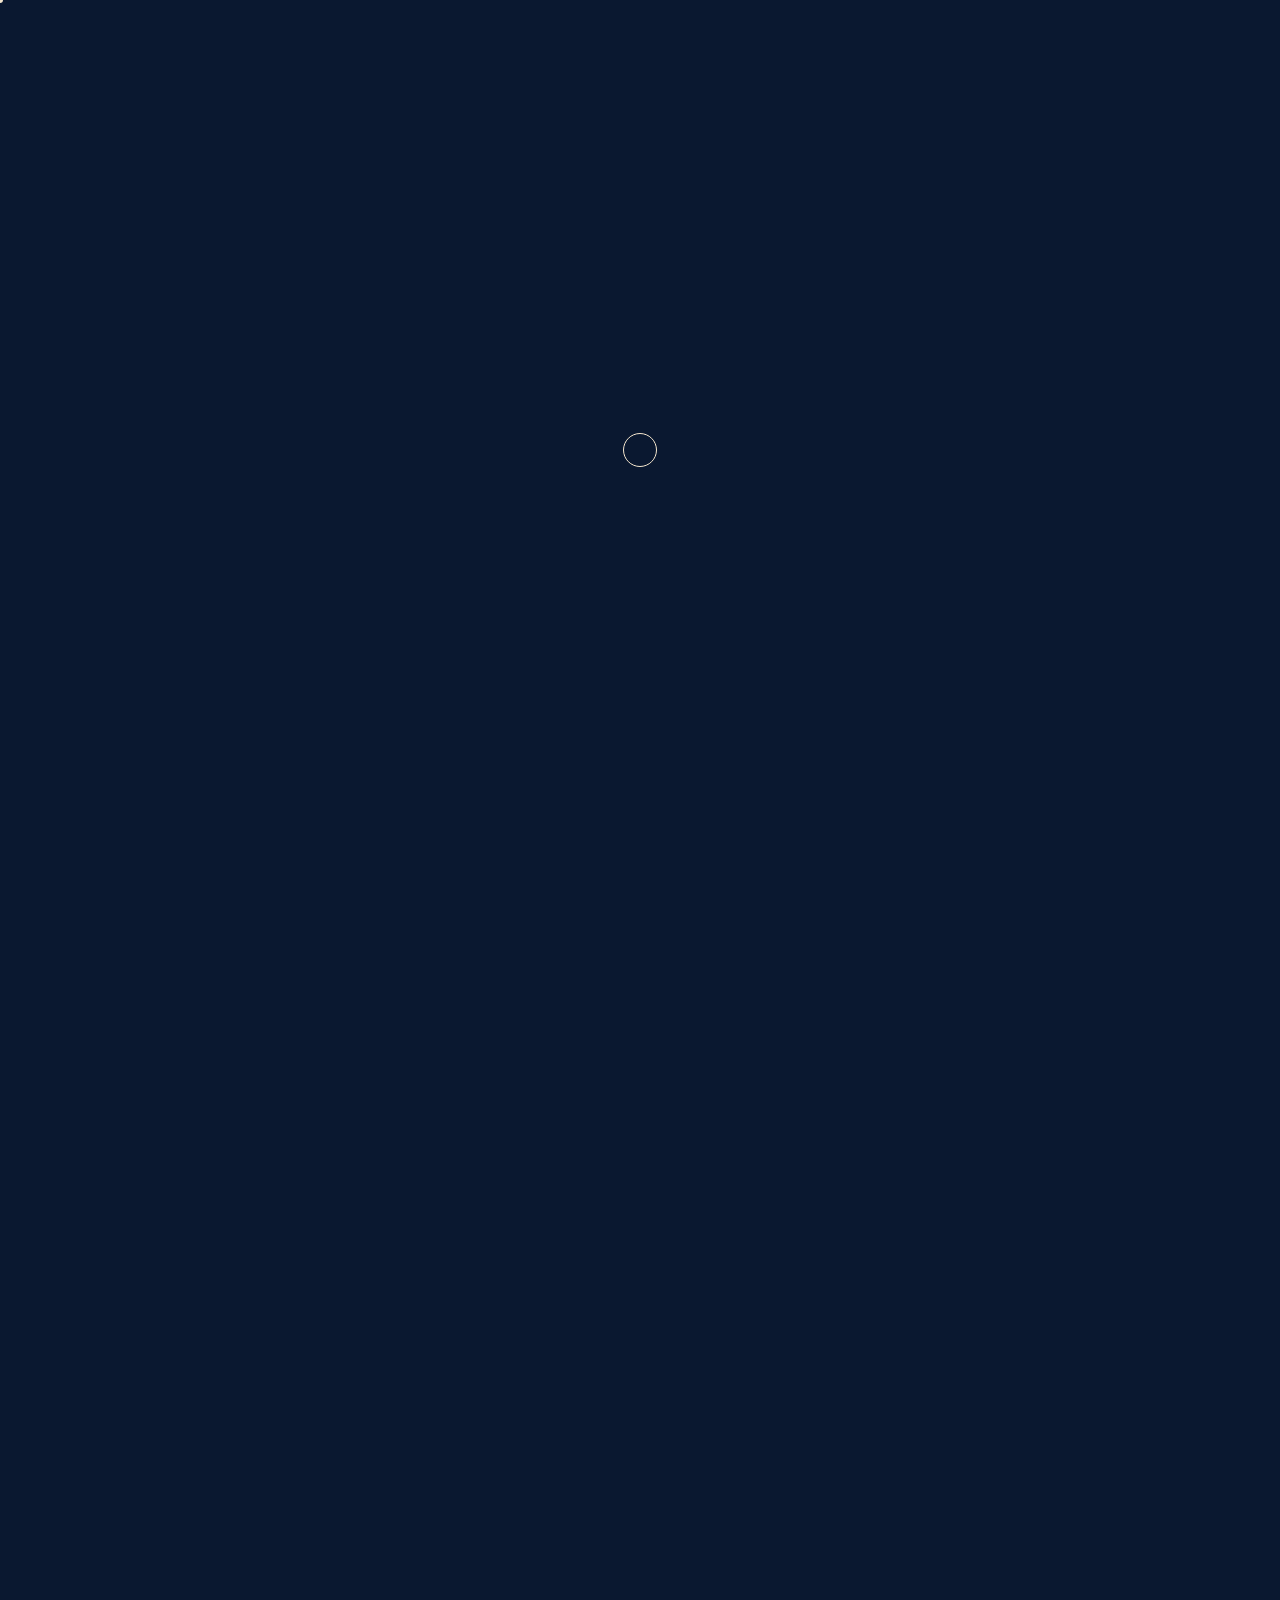
==== index.html @ ca054c9b "Initial commit: Built Capital Advisory site Static multi-page site for a Calgary real estate develop" ====
<!DOCTYPE html>
<html lang="en">
<head>
<meta charset="UTF-8">
<meta name="viewport" content="width=device-width, initial-scale=1.0">
<title>Built Capital Advisory — Calgary Real Estate Development &amp; Investment Advisory</title>
<meta name="description" content="Calgary real estate development and investment advisory. Tell us who you are and we'll route you to exactly what you need — homeowner evaluation, investor inquiry, or agent connection.">
<link rel="preconnect" href="https://fonts.googleapis.com">
<link rel="preconnect" href="https://fonts.gstatic.com" crossorigin>
<link href="https://fonts.googleapis.com/css2?family=Fraunces:ital,opsz,wght@0,9..144,400;0,9..144,500;1,9..144,400&family=Inter:wght@400;500;600&display=swap" rel="stylesheet">
<link rel="stylesheet" href="css/style.css?v=57">
</head>
<body>

<div class="alert-bar" id="alertBar">
  <div class="alert-bar__inner">
    <p style="margin:0;">Placeholder notice — swap for a real announcement, licensing note, or seasonal message. <a href="contact.html">Learn more.</a></p>
    <button class="alert-bar__close" aria-label="Close alert banner">&times;</button>
  </div>
</div>

<div class="intro" id="intro" aria-hidden="true" title="Click to skip"></div>

<nav class="nav">
  <a href="index.html" class="nav-logo"><img src="assets/img/built-icon-dark.png" alt="Built Capital Advisory" class="nav-logo__icon">BUILT</a>
  <a href="explore.html" class="nav-cta">Explore Site</a>
  <button class="nav-toggle" aria-label="Menu" aria-expanded="false">
    <span class="nav-toggle__bar"></span>
    <span class="nav-toggle__bar"></span>
    <span class="nav-toggle__bar"></span>
  </button>
</nav>

<div class="menu-scrim" id="menuScrim"></div>

<div class="mobile-menu" id="mobileMenu">
  <ul class="mobile-menu__links">
    <li><a href="explore.html">Explore</a></li>
    <li><a href="process.html">Process</a></li>
    <li><a href="about.html">About</a></li>
    <li><a href="contact.html">Contact</a></li>
  </ul>
  <div class="mobile-menu__divider"></div>
  <a href="explore.html" class="mobile-menu__cta">Explore Site</a>
</div>

<!-- ENTRY GATE: route the visitor before showing anything else -->
<header class="gate">
  <video class="gate-video" id="heroVideo" loop muted playsinline preload="none"
         poster="assets/img/hero-poster.jpg" data-src="assets/video/hero.mp4" aria-hidden="true"></video>
  <div class="gate-video-overlay" aria-hidden="true"></div>

  <span class="hero-eyebrow">Real Estate Development &amp; Investment Advisory</span>
  <h1 class="gate-statement">Your property holds more than you think.</h1>
  <p class="gate-lede">At Built Capital Advisory, we help Calgary homeowners, investors, and agents
    see what a lot or a house could actually become — development insight paired with honest
    numbers, so the decision is always yours to make with the full picture in front of you.</p>

  <a href="#solution" class="scroll-arrow" aria-label="Continue to the next section">
    <span class="scroll-arrow__label">Continue</span>
    <span class="scroll-arrow__chevron" aria-hidden="true"></span>
  </a>
</header>

<!-- THE PROBLEM WE SOLVE + the numbers behind it -->
<section class="solution" id="solution">
  <video class="gate-video" id="solutionVideo" loop muted playsinline preload="none"
         poster="assets/img/solution-poster.jpg" data-src="assets/video/solution.mp4" aria-hidden="true"></video>
  <div class="gate-video-overlay solution-overlay" aria-hidden="true"></div>

  <div class="solution-inner">
    <span class="hero-eyebrow">The problem we solve</span>
    <h2 class="solution-statement">Most homeowners sell without ever knowing what their lot was worth.</h2>
    <p class="solution-lede">A tired bungalow on a 50-foot lot might be a renovation, a subdivision, or a
      teardown — and the gap between those outcomes is routinely six figures. We put those numbers in
      front of you before you commit to anything.</p>

    <div class="stat-row">
      <div class="stat-block">
        <div class="stat-num" data-count="140" data-suffix="+">0</div>
        <div class="stat-label">Homeowners Advised</div>
      </div>
      <div class="stat-block">
        <div class="stat-num" data-count="21">0</div>
        <div class="stat-label">Years of Experience</div>
      </div>
      <div class="stat-block">
        <div class="stat-num" data-count="8.8" data-decimals="1" data-prefix="$" data-suffix="M+">0</div>
        <div class="stat-label">In Added Value Unlocked</div>
      </div>
    </div>
  </div>
</section>

<!-- PERSONA CHOOSER: the routing step, one screen down -->
<section class="gate-choose" id="choose">
  <span class="eyebrow">Where do you fit?</span>
  <h2 class="text-reveal">Let's get you to the right place.</h2>
  <p class="gate-choose__lede">Tell us who you are, and we'll point you straight at what you need.</p>

  <div class="gate-grid">
    <a href="homeowner.html" class="gate-card reveal">
      <h3>Homeowner</h3>
      <p>Get a free evaluation and market report on your lot or house.</p>
      <span class="gate-card__cta">Get My Evaluation &rarr;</span>
    </a>
    <a href="investor.html" class="gate-card reveal">
      <h3>Prospective Investor</h3>
      <p>Inquire about upcoming developments or land we have available.</p>
      <span class="gate-card__cta">Explore Opportunities &rarr;</span>
    </a>
    <a href="agent.html" class="gate-card reveal">
      <h3>Agent</h3>
      <p>Looking to connect with buyers or refer a client our way.</p>
      <span class="gate-card__cta">Connect With Us &rarr;</span>
    </a>
  </div>

  <a href="explore.html" class="gate-skip">Just exploring? See the full site &rarr;</a>
</section>

<footer class="footer">
  <div class="container">
    <div class="footer-grid">
      <div class="footer-brand">
        <a href="index.html" class="nav-logo"><img src="assets/img/built-icon-dark.png" alt="Built Capital Advisory" class="nav-logo__icon">BUILT</a>
        <p>Calgary real estate consulting for homeowners who want to know what their property could really be worth — before they decide anything.</p>
      </div>
      <div>
        <h4>Site</h4>
        <ul>
          <li><a href="explore.html">Explore</a></li>
          <li><a href="process.html">Process</a></li>
          <li><a href="about.html">About</a></li>
        </ul>
      </div>
      <div>
        <h4>Get In Touch</h4>
        <ul>
          <li><a href="contact.html">Contact</a></li>
          <li><a href="tel:+18254494660">(825) 449-4660</a></li>
          <li><a href="mailto:calgaryconsulting4u@gmail.com">calgaryconsulting4u@gmail.com</a></li>
        </ul>
      </div>
      <div>
        <h4>Follow</h4>
        <ul>
          <li><a href="#">Instagram</a></li>
          <li><a href="#">LinkedIn</a></li>
        </ul>
      </div>
    </div>
    <div class="footer-bottom">
      <span>&copy; 2026 Built Capital Advisory.</span>
      <span>Built for scanning: QR-friendly, mobile-first.</span>
    </div>
  </div>
</footer>

<script src="js/main.js?v=57"></script>
</body>
</html>
---- css/style.css ----
/* ============================================================
   Groundwork — design system
   Placeholder brand. Swap colors/logo/copy for the real client.
   ============================================================ */

:root {
  --navy-950: #0a1830;
  --navy-900: #0d1f3d;
  --navy-800: #142c52;
  --navy-700: #1e3a66;
  --gold-500: #b98b4e;
  --gold-400: #d2a86a;
  --gold-100: #f2e6d3;
  --white: #ffffff;
  --offwhite: #f7f5f1;
  --ink: #10182b;
  --muted: #5b6478;
  --line: #e4e1da;

  --serif: "Fraunces", Georgia, serif;
  --sans: "Inter", -apple-system, BlinkMacSystemFont, "Segoe UI", sans-serif;

  --container: 1180px;
}

@media (prefers-color-scheme: dark) {
  :root {
    --offwhite: #f7f5f1;
  }
}

* { box-sizing: border-box; }
html { scroll-behavior: smooth; }

/* Page-flip scrolling, homepage only (the class is added by JS when the
   hero/chooser sections exist). Restricted to touch devices: there,
   native swipe + CSS snap already flips pages nicely. On desktop the JS
   drives the animation instead, and leaving snap on would fight it —
   the browser re-settles the position after the script has landed it. */
@media (hover: none), (pointer: coarse) {
  html.snap-page {
    scroll-snap-type: y mandatory;
  }
}

/* ---------- Logo intro (zoom through the letters) ----------
   A full-screen navy layer with the wordmark cut out as a
   transparent mask. Whatever sits behind (hero video/gradient)
   only shows through the letter shapes. Scaling the layer up
   grows those letter-holes past the viewport edges, so it reads
   as the camera pushing straight through the logo into the site. */
.intro {
  position: fixed;
  inset: 0;
  z-index: 500;
  background: var(--navy-950);
  -webkit-mask-image: url("data:image/svg+xml,%3Csvg xmlns='http://www.w3.org/2000/svg' viewBox='0 0 100 100'%3E%3Crect width='100' height='100' fill='white'/%3E%3Ctext x='50' y='58' text-anchor='middle' font-family='Arial, Helvetica, sans-serif' font-weight='900' font-size='17' letter-spacing='1' fill='black'%3EBUILT%3C/text%3E%3C/svg%3E");
  mask-image: url("data:image/svg+xml,%3Csvg xmlns='http://www.w3.org/2000/svg' viewBox='0 0 100 100'%3E%3Crect width='100' height='100' fill='white'/%3E%3Ctext x='50' y='58' text-anchor='middle' font-family='Arial, Helvetica, sans-serif' font-weight='900' font-size='17' letter-spacing='1' fill='black'%3EBUILT%3C/text%3E%3C/svg%3E");
  -webkit-mask-repeat: no-repeat;
  mask-repeat: no-repeat;
  -webkit-mask-position: center;
  mask-position: center;
  -webkit-mask-size: 60% auto;
  mask-size: 60% auto;
  transform: scale(1);
  cursor: pointer;
}
.intro.zoom {
  transform: scale(26);
  transition: transform 1.7s cubic-bezier(.76, 0, .24, 1);
}
.intro.hide {
  opacity: 0;
  transition: opacity .5s ease;
}
body.intro-active { overflow: hidden; }

/* ---------- Alert / notice bar ----------
   Sits above the sticky nav in normal document flow. Collapsing
   its max-height (rather than toggling display) is what lets the
   close animate smoothly, with the sticky nav simply following
   along automatically since it's just the next thing in flow. */
.alert-bar {
  background: var(--navy-950);
  overflow: hidden;
  max-height: 60px;
  transition: max-height .45s cubic-bezier(.65, 0, .35, 1), opacity .3s ease .1s;
}
.alert-bar.is-closed {
  max-height: 0;
  opacity: 0;
  transition: max-height .45s cubic-bezier(.65, 0, .35, 1), opacity .2s ease;
}
.alert-bar__inner {
  position: relative;
  display: flex;
  align-items: center;
  justify-content: center;
  flex-wrap: wrap;
  gap: 6px 10px;
  padding: 13px 56px;
  font-size: 0.82rem;
  color: rgba(255,255,255,0.85);
  text-align: center;
}
.alert-bar__inner a {
  color: var(--gold-400);
  text-decoration: underline;
  text-underline-offset: 2px;
}
.alert-bar__close {
  position: absolute;
  right: 18px;
  top: 50%;
  transform: translateY(-50%);
  width: 26px;
  height: 26px;
  border: none;
  background: none;
  color: rgba(255,255,255,0.7);
  font-size: 1.1rem;
  line-height: 1;
  cursor: pointer;
  transition: transform .3s ease, color .2s ease;
}
.alert-bar__close:hover {
  color: var(--gold-400);
  transform: translateY(-50%) rotate(90deg);
}

/* ---------- Scroll text reveal (word cascade) ----------
   Each word is wrapped in an overflow-hidden mask with an inner
   span translated below its own baseline; scrolling the heading
   into view slides every word up into place in sequence. */
.tr-word {
  display: inline-block;
  overflow: hidden;
  vertical-align: top;
}
.tr-word-inner {
  display: inline-block;
  transform: translateY(115%);
  transition: transform .7s cubic-bezier(.16, 1, .3, 1);
  will-change: transform;
}
.text-reveal.is-visible .tr-word-inner {
  transform: translateY(0);
}

/* ---------- Entry gate (persona selector) ---------- */
.gate {
  position: relative;
  overflow: hidden;
  /* Minus the sticky nav: it sits above these sections permanently, so
     a full 100svh section is always taller than the space left to show
     it and gets clipped. */
  min-height: calc(100svh - var(--nav-h, 0px));
  background: radial-gradient(120% 120% at 50% 0%, var(--navy-800) 0%, var(--navy-950) 60%);
  color: var(--white);
  display: flex;
  flex-direction: column;
  align-items: center;
  justify-content: center;
  text-align: center;
  padding: 48px 24px 64px;
}

/* Full-bleed hero video. The poster carries the visual on its own, so
   phones and save-data connections get the image and never pay for the
   4.7MB download — this site's traffic comes off QR codes on flyers. */
.gate-video,
.gate-video-overlay {
  position: absolute;
  inset: 0;
  z-index: 0;
  pointer-events: none;
}
.gate-video {
  width: 100%;
  height: 100%;
  object-fit: cover;
}
.gate-video-overlay {
  /* Night footage is already dark, so this stays light — just enough to
     hold the type legible and tie the video to the navy palette. */
  background:
    linear-gradient(180deg,
      rgba(10,24,48,0.45) 0%,
      rgba(10,24,48,0.22) 40%,
      rgba(10,24,48,0.62) 100%);
}
/* Keep the gate's own content above the video layers. */
.gate > *:not(.gate-video):not(.gate-video-overlay):not(.scroll-arrow) {
  position: relative;
  z-index: 1;
}

/* Hero statement + supporting lede */
.gate-statement {
  color: var(--white);
  font-size: clamp(2.2rem, 5.6vw, 4rem);
  max-width: 17ch;
  text-shadow: 0 2px 30px rgba(5, 12, 26, 0.55);
}
.gate-lede {
  margin-top: 26px;
  max-width: 62ch;
  font-size: 1.12rem;
  line-height: 1.7;
  color: rgba(255,255,255,0.86);
  text-shadow: 0 1px 20px rgba(5, 12, 26, 0.6);
}

/* Down arrow — anchors to the chooser section below */
.gate > .scroll-arrow {
  position: absolute;
  bottom: 40px;
  left: 50%;
  transform: translateX(-50%);
  z-index: 1;
  display: flex;
  flex-direction: column;
  align-items: center;
  gap: 12px;
  color: rgba(255,255,255,0.75);
  transition: color .25s ease;
}
.gate > .scroll-arrow:hover { color: var(--gold-400); }
.scroll-arrow__label {
  font-size: 0.72rem;
  letter-spacing: 0.22em;
  text-transform: uppercase;
}
.scroll-arrow__chevron {
  width: 12px;
  height: 12px;
  border-right: 1.5px solid currentColor;
  border-bottom: 1.5px solid currentColor;
  transform: rotate(45deg);
  animation: arrowNudge 2s ease-in-out infinite;
}
@keyframes arrowNudge {
  0%, 100% { transform: rotate(45deg) translate(0, 0); }
  50%      { transform: rotate(45deg) translate(4px, 4px); }
}

/* Solution section — same footage, heavier scrim since this screen is
   text-and-numbers rather than a single headline. */
.solution {
  position: relative;
  overflow: hidden;
  min-height: calc(100svh - var(--nav-h, 0px));
  background: var(--navy-950);
  color: var(--white);
  display: flex;
  align-items: center;
  justify-content: center;
  text-align: center;
  padding: 56px 24px 64px;
}
/* Same scrim as the hero, so this footage reads just as strongly. It's
   bright daylight rather than a night skyline, so the type below leans
   on its own shadows to stay legible at this lighter setting. */
.solution-overlay {
  background:
    linear-gradient(180deg,
      rgba(10,24,48,0.45) 0%,
      rgba(10,24,48,0.22) 40%,
      rgba(10,24,48,0.62) 100%);
}
.solution-inner {
  position: relative;
  z-index: 1;
  width: 100%;
  max-width: var(--container);
}
/* White here too, matching the hero — gold washes out against a bright
   sky at this scrim level. */
.solution .hero-eyebrow {
  color: var(--white);
  font-weight: 500;
  text-shadow: 0 1px 14px rgba(5, 12, 26, 0.85);
}
.solution-statement {
  color: var(--white);
  font-size: clamp(1.8rem, 4.2vw, 3rem);
  max-width: 22ch;
  margin: 0 auto;
  text-shadow: 0 2px 10px rgba(5, 12, 26, 0.75), 0 2px 34px rgba(5, 12, 26, 0.6);
}
.solution-lede {
  margin: 24px auto 0;
  max-width: 62ch;
  font-size: 1.08rem;
  line-height: 1.7;
  color: rgba(255,255,255,0.92);
  text-shadow: 0 1px 12px rgba(5, 12, 26, 0.85);
}
.solution .stat-num {
  text-shadow: 0 2px 14px rgba(5, 12, 26, 0.8);
}
.solution .stat-label {
  color: rgba(255,255,255,0.8);
  text-shadow: 0 1px 10px rgba(5, 12, 26, 0.85);
}
.stat-row {
  margin-top: 68px;
  display: grid;
  grid-template-columns: repeat(3, 1fr);
  gap: 28px;
}
.stat-block {
  padding: 30px 20px;
  border-top: 1px solid rgba(255,255,255,0.18);
}
@media (max-width: 760px) {
  .stat-row { grid-template-columns: 1fr; gap: 6px; }
  .solution { padding-top: 96px; }
}

/* Chooser section — one full screen below the hero */
.gate-choose {
  position: relative;
  overflow: hidden;
  min-height: calc(100svh - var(--nav-h, 0px));
  background:
    radial-gradient(120% 120% at 50% 0%, var(--navy-800) 0%, var(--navy-950) 60%);
  color: var(--white);
  display: flex;
  flex-direction: column;
  align-items: center;
  justify-content: center;
  text-align: center;
  padding: 48px 24px 64px;
}
/* Street-scene backdrop. A pseudo-element rather than a plain
   background-image so the photo and its scrim can be layered without
   touching the markup. */
.gate-choose::before {
  content: "";
  position: absolute;
  inset: 0;
  z-index: 0;
  background-image:
    linear-gradient(180deg,
      rgba(10,24,48,0.74) 0%,
      rgba(10,24,48,0.58) 30%,
      rgba(10,24,48,0.88) 58%,
      rgba(10,24,48,0.93) 100%),
    url("../assets/img/chooser-bg.jpg");
  background-size: cover, cover;
  background-position: center, center;
}
.gate-choose > * {
  position: relative;
  z-index: 1;
}
.gate-choose h2 {
  color: var(--white);
  font-size: clamp(1.9rem, 4.4vw, 3rem);
  max-width: 18ch;
  margin-top: 6px;
}
.gate-choose__lede {
  margin-top: 18px;
  max-width: 46ch;
  color: rgba(255,255,255,0.68);
  font-size: 1.05rem;
}

/* Snap points: one scroll commits to the next full section. The hero's
   scroll-margin is set from JS to its own offset, so it snaps to a true
   zero scroll position instead of yanking the alert bar out of view.
   The footer is a snap point too — without one, mandatory snapping
   would refuse to let the page rest down there at all. */
@media (hover: none), (pointer: coarse) {
  /* Same reasoning as the desktop flip targets: offset by the nav so a
     snapped section sits below it instead of partly behind it. */
  html.snap-page .gate,
  html.snap-page .solution,
  html.snap-page .gate-choose {
    scroll-snap-align: start;
    scroll-margin-top: var(--nav-h, 0px);
  }
}
/* White rather than gold here — the gold tone gets lost against the
   lit windows in the video behind it. */
.gate .hero-eyebrow {
  margin-bottom: 22px;
  color: var(--white);
  font-weight: 500;
  text-shadow: 0 1px 16px rgba(5, 12, 26, 0.75);
}
.gate h1 {
  color: var(--white);
  font-size: clamp(2rem, 5vw, 3.4rem);
  max-width: 18ch;
}
.gate > p {
  margin-top: 20px;
  color: rgba(255,255,255,0.68);
  max-width: 46ch;
  font-size: 1.05rem;
}
.gate-grid {
  margin-top: 56px;
  display: grid;
  grid-template-columns: repeat(3, 1fr);
  gap: 48px;
  width: 100%;
  max-width: var(--container);
}
/* No panel, no border box. Boxed cards over a busy street photo read as
   cluttered stripes, with the scene showing through every gap. A rule
   above each column does the separating instead — same treatment as the
   stat blocks a section earlier. */
.gate-card {
  border-top: 1px solid rgba(255,255,255,0.28);
  padding: 26px 4px 0;
  text-align: left;
  display: flex;
  flex-direction: column;
  gap: 14px;
  transition: transform .35s ease, border-color .35s ease;
  text-shadow: 0 1px 14px rgba(5, 12, 26, 0.9);
}
.gate-card:hover {
  transform: translateY(-4px);
  border-color: var(--gold-400);
}
.gate-card h3 { color: var(--white); font-size: 1.3rem; }
.gate-card p { color: rgba(255,255,255,0.65); font-size: 0.92rem; }
.gate-card__cta {
  margin-top: auto;
  padding-top: 10px;
  font-size: 0.8rem;
  letter-spacing: 0.06em;
  text-transform: uppercase;
  color: var(--gold-400);
}
.gate-skip {
  margin-top: 44px;
  font-size: 0.85rem;
  color: rgba(255,255,255,0.5);
  border-bottom: 1px solid transparent;
  transition: color .2s ease, border-color .2s ease;
}
.gate-skip:hover { color: var(--white); border-color: rgba(255,255,255,0.4); }

@media (max-width: 860px) {
  .gate-grid { grid-template-columns: 1fr; }
}

/* ---------- Persona form pages ---------- */
.form-hero {
  background: var(--navy-950);
  color: var(--white);
  padding: 110px 0 70px;
  text-align: center;
}
.form-hero h1 { color: var(--white); font-size: clamp(2rem, 4.4vw, 3rem); }
.form-hero p { max-width: 50ch; margin: 18px auto 0; color: rgba(255,255,255,0.68); }

.form-followup {
  display: none;
  text-align: center;
  padding: 50px 40px;
  border: 1px solid var(--line);
  background: var(--white);
}
.form-followup.is-visible { display: block; }
.form-followup h3 { margin-bottom: 14px; font-size: 1.4rem; }
.form-followup p { max-width: 42ch; margin: 0 auto 28px; }

/* ---------- Custom cursor ---------- */
.has-custom-cursor, .has-custom-cursor a, .has-custom-cursor button {
  cursor: none;
}
.cursor-dot, .cursor-ring {
  position: fixed;
  top: 0; left: 0;
  pointer-events: none;
  z-index: 9999;
  border-radius: 50%;
  transform: translate(-50%, -50%);
  mix-blend-mode: difference;
}
.cursor-dot {
  width: 6px; height: 6px;
  background: var(--white);
  transition: transform .05s linear;
}
.cursor-ring {
  width: 34px; height: 34px;
  margin-left: -17px;
  margin-top: -17px;
  border: 1px solid var(--white);
  transition: width .25s ease, height .25s ease, margin .25s ease, opacity .25s ease, border-color .25s ease;
}
.cursor-active .cursor-ring {
  width: 56px; height: 56px;
  margin-left: -28px;
  margin-top: -28px;
  border-color: var(--gold-400);
}
.cursor-active .cursor-dot { opacity: 0; }
body {
  margin: 0;
  font-family: var(--sans);
  color: var(--ink);
  background: var(--offwhite);
  -webkit-font-smoothing: antialiased;
  overflow-x: hidden;
}
img { max-width: 100%; display: block; }
a { color: inherit; text-decoration: none; }
h1, h2, h3, h4 {
  font-family: var(--serif);
  font-weight: 500;
  line-height: 1.1;
  margin: 0;
  color: var(--navy-950);
}
p { margin: 0; line-height: 1.65; color: var(--muted); }

.container {
  max-width: var(--container);
  margin: 0 auto;
  padding: 0 32px;
}

/* ---------- Nav ---------- */
.nav {
  position: sticky;
  top: 0; left: 0; right: 0;
  z-index: 300;
  /* Grid, not space-between: with three items of unequal width the
     middle one centers in the leftover space rather than the viewport,
     which pushed the CTA off-centre by half the logo/toggle difference.
     A 1fr auto 1fr track centres it regardless of the sides. */
  display: grid;
  grid-template-columns: 1fr auto 1fr;
  align-items: center;
  padding: 20px 40px;
  background: var(--navy-950);
  /* Only box-shadow animates. Transitioning padding would relayout the
     page on every frame, and that fires exactly as a page flip starts —
     it was the main source of the stutter. Height stays constant now. */
  transition: box-shadow .35s ease;
}
.nav.is-scrolled {
  box-shadow: 0 8px 30px rgba(0,0,0,.18);
}
.nav-logo {
  font-family: var(--serif);
  font-size: 1.35rem;
  letter-spacing: 0.02em;
  color: var(--white);
  display: flex;
  align-items: center;
  gap: 10px;
  justify-self: start;
}
.nav-logo__icon {
  height: 30px;
  width: auto;
  flex-shrink: 0;
}
.nav-cta {
  justify-self: center;
  border: 1px solid rgba(255,255,255,0.35);
  padding: 10px 20px;
  font-size: 0.8rem;
  letter-spacing: 0.06em;
  text-transform: uppercase;
  color: var(--white);
  transition: all .2s ease;
}
.nav-cta:hover { background: var(--gold-500); border-color: var(--gold-500); }

/* Hamburger icon: three bars that morph into an X. This is the
   site's only nav trigger at every viewport width — there's no
   separate always-visible desktop link row. */
.nav-toggle {
  display: block;
  justify-self: end;
  position: relative;
  width: 26px;
  height: 16px;
  background: none;
  border: none;
  padding: 0;
  cursor: pointer;
  flex-shrink: 0;
}
.nav-toggle__bar {
  position: absolute;
  left: 0; right: 0;
  height: 2px;
  background: var(--white);
  transition: transform .35s cubic-bezier(.65,0,.35,1), opacity .2s ease, top .35s cubic-bezier(.65,0,.35,1);
}
.nav-toggle__bar:nth-child(1) { top: 0; }
.nav-toggle__bar:nth-child(2) { top: 7px; }
.nav-toggle__bar:nth-child(3) { top: 14px; }
.nav-toggle.is-open .nav-toggle__bar:nth-child(1) { top: 7px; transform: rotate(45deg); }
.nav-toggle.is-open .nav-toggle__bar:nth-child(2) { opacity: 0; }
.nav-toggle.is-open .nav-toggle__bar:nth-child(3) { top: 7px; transform: rotate(-45deg); }

/* Left-side sliding nav drawer, matching the reference site: a
   panel over roughly a third of the screen, background dimmed but
   still visible behind it, left-aligned uppercase link list that
   staggers in bottom-to-top with a slight diagonal settle. */
.menu-scrim {
  position: fixed;
  inset: 0;
  z-index: 240;
  background: rgba(5, 12, 26, 0.72);
  opacity: 0;
  visibility: hidden;
  transition: opacity .8s ease, visibility 0s linear .8s;
}
.menu-scrim.is-open {
  opacity: 1;
  visibility: visible;
  transition: opacity .6s ease;
}

.mobile-menu {
  position: fixed;
  top: 0; left: 0; bottom: 0;
  width: min(440px, 86vw);
  z-index: 250;
  background: var(--navy-950);
  display: flex;
  flex-direction: column;
  justify-content: center;
  padding: 60px 48px;
  box-shadow: 40px 0 90px rgba(0,0,0,0.35);
  opacity: 0;
  visibility: hidden;
  transition: opacity .8s ease, visibility 0s linear .8s;
}
.mobile-menu.is-open {
  opacity: 1;
  visibility: visible;
  transition: opacity .7s ease;
}
.mobile-menu__links {
  list-style: none;
  margin: 0;
  padding: 0;
  display: flex;
  flex-direction: column;
  align-items: flex-start;
  gap: 24px;
}
.mobile-menu__links a {
  font-family: var(--sans);
  font-weight: 600;
  font-size: 1.05rem;
  letter-spacing: 0.08em;
  text-transform: uppercase;
  color: var(--white);
  opacity: 0;
  transform: translate(26px, 16px);
  transition: opacity .6s cubic-bezier(.4,0,1,1), transform .6s cubic-bezier(.4,0,1,1);
}
.mobile-menu.is-open .mobile-menu__links a {
  opacity: 1;
  transform: translate(0, 0);
  transition: opacity .65s cubic-bezier(.16,1,.3,1), transform .65s cubic-bezier(.16,1,.3,1);
}
.mobile-menu__divider {
  width: 100%;
  height: 1px;
  background: rgba(255,255,255,0.15);
  margin: 34px 0;
}
.mobile-menu__cta {
  align-self: flex-start;
  border: 1px solid rgba(255,255,255,0.4);
  border-radius: 999px;
  padding: 14px 30px;
  font-size: 0.8rem;
  letter-spacing: 0.08em;
  text-transform: uppercase;
  color: var(--white);
  background: none;
  opacity: 0;
  transform: translate(26px, 16px);
  transition: opacity .6s cubic-bezier(.4,0,1,1), transform .6s cubic-bezier(.4,0,1,1), background .2s ease, border-color .2s ease;
}
.mobile-menu.is-open .mobile-menu__cta {
  opacity: 1;
  transform: translate(0, 0);
  transition: opacity .65s cubic-bezier(.16,1,.3,1), transform .65s cubic-bezier(.16,1,.3,1), background .2s ease, border-color .2s ease;
}
.mobile-menu__cta:hover {
  background: var(--gold-500);
  border-color: var(--gold-500);
}
body.menu-open { overflow: hidden; }

/* ---------- Hero ---------- */
.hero {
  min-height: 100svh;
  background: radial-gradient(120% 120% at 50% 0%, var(--navy-800) 0%, var(--navy-950) 60%);
  color: var(--white);
  display: flex;
  flex-direction: column;
  align-items: center;
  justify-content: center;
  text-align: center;
  padding: 90px 24px 80px;
  position: relative;
  overflow: hidden;
}
/* Bow River / Centre Street Bridge backdrop. The old faint grid texture
   is gone — a grid laid over a photograph just reads as noise. */
.hero::before {
  content: "";
  position: absolute;
  inset: 0;
  z-index: 0;
  background-image:
    linear-gradient(180deg,
      rgba(10,24,48,0.72) 0%,
      rgba(10,24,48,0.52) 38%,
      rgba(10,24,48,0.82) 100%),
    url("../assets/img/explore-hero.jpg");
  background-size: cover, cover;
  background-position: center, center;
  pointer-events: none;
}
.hero > * {
  position: relative;
  z-index: 1;
}
.hero h1,
.hero .hero-eyebrow {
  text-shadow: 0 2px 22px rgba(5, 12, 26, 0.7);
}
.hero > p {
  text-shadow: 0 1px 16px rgba(5, 12, 26, 0.8);
}
.hero-eyebrow {
  font-size: 0.8rem;
  letter-spacing: 0.22em;
  text-transform: uppercase;
  color: var(--gold-400);
  margin-bottom: 26px;
  opacity: 0;
  animation: rise .8s ease forwards .1s;
}
.hero h1 {
  font-size: clamp(2.4rem, 6vw, 4.6rem);
  color: var(--white);
  max-width: 16ch;
  opacity: 0;
  animation: rise .9s ease forwards .25s;
}
.hero h1 em {
  font-style: italic;
  color: var(--gold-400);
}
.hero p {
  margin-top: 26px;
  font-size: 1.1rem;
  color: rgba(255,255,255,0.72);
  max-width: 44ch;
  opacity: 0;
  animation: rise .9s ease forwards .4s;
}
.hero-actions {
  margin-top: 44px;
  display: flex;
  gap: 18px;
  opacity: 0;
  animation: rise .9s ease forwards .55s;
}
@keyframes rise {
  from { opacity: 0; transform: translateY(18px); }
  to { opacity: 1; transform: translateY(0); }
}

.btn {
  display: inline-flex;
  align-items: center;
  gap: 10px;
  padding: 15px 30px;
  font-size: 0.85rem;
  letter-spacing: 0.08em;
  text-transform: uppercase;
  border: 1px solid transparent;
  cursor: pointer;
  position: relative;
  overflow: hidden;
  isolation: isolate;
  transition: transform .25s ease, border-color .25s ease, color .25s ease;
}
.btn::before {
  content: "";
  position: absolute;
  inset: 0;
  transform: translateX(-102%);
  transition: transform .45s cubic-bezier(.16,1,.3,1);
  z-index: -1;
}
.btn:hover::before { transform: translateX(0); }
.btn-gold { background: var(--gold-500); color: var(--white); }
.btn-gold::before { background: var(--gold-400); }
.btn-gold:hover { transform: translateY(-2px); }
.btn-ghost { border-color: rgba(255,255,255,0.35); color: var(--white); }
.btn-ghost::before { background: rgba(255,255,255,0.12); }
.btn-ghost:hover { border-color: var(--white); }
.btn-navy { background: var(--navy-950); color: var(--white); }
.btn-navy::before { background: var(--navy-800); }
.btn-navy:hover { transform: translateY(-2px); }

.scroll-cue {
  position: absolute;
  bottom: 36px;
  left: 50%;
  transform: translateX(-50%);
  display: flex;
  flex-direction: column;
  align-items: center;
  gap: 10px;
  color: rgba(255,255,255,0.5);
  font-size: 0.72rem;
  letter-spacing: 0.18em;
  text-transform: uppercase;
}
.scroll-cue::after {
  content: "";
  width: 1px; height: 40px;
  background: linear-gradient(rgba(255,255,255,0.6), transparent);
  animation: scrollpulse 1.8s ease infinite;
}
@keyframes scrollpulse {
  0% { transform: scaleY(0); transform-origin: top; }
  50% { transform: scaleY(1); transform-origin: top; }
  50.01% { transform-origin: bottom; }
  100% { transform: scaleY(0); transform-origin: bottom; }
}

/* ---------- Reveal on scroll ---------- */
.reveal {
  opacity: 0;
  transform: translateY(28px);
  transition: opacity .8s ease, transform .8s ease;
}
.reveal.is-visible {
  opacity: 1;
  transform: translateY(0);
}

/* ---------- Section basics ---------- */
.section {
  padding: 130px 0;
}
.section-tight { padding: 90px 0; }
.section-dark {
  background: var(--navy-950);
  color: var(--white);
}
.section-dark p { color: rgba(255,255,255,0.65); }
.section-dark h2, .section-dark h3 { color: var(--white); }

.eyebrow {
  font-size: 0.78rem;
  letter-spacing: 0.2em;
  text-transform: uppercase;
  color: var(--gold-500);
  margin-bottom: 18px;
  display: block;
}

/* ---------- Step sections (the "step by step" narrative) ---------- */
.step {
  display: grid;
  grid-template-columns: 120px 1fr;
  gap: 48px;
  align-items: start;
  padding: 70px 0;
  border-top: 1px solid var(--line);
}
.step:first-of-type { border-top: none; }
.step-number {
  font-family: var(--serif);
  font-size: 4rem;
  color: var(--gold-500);
  line-height: 1;
}
.step-content h3 {
  font-size: clamp(1.6rem, 3vw, 2.3rem);
  margin-bottom: 18px;
  max-width: 20ch;
}
.step-content p {
  max-width: 56ch;
  font-size: 1.05rem;
}
@media (max-width: 720px) {
  .step { grid-template-columns: 1fr; gap: 16px; }
  .step-number { font-size: 2.6rem; }
}

/* ---------- Expandable step rows ----------
   Full-width bars stacked vertically: image backdrop, title left,
   chevron right. Clicking one opens its copy; one open at a time. */
.step-grid {
  display: grid;
  grid-template-columns: 1fr;
  gap: 10px;
}
.step-card {
  position: relative;
  isolation: isolate;
  overflow: hidden;
  display: flex;
  flex-direction: column;
  background-color: var(--navy-900);
  background-size: cover;
  background-repeat: no-repeat;
  background-position: center;
  /* Height is set in px by JS so it can actually animate. Because each
     card's ratio matches its image, "cover" lands on the whole photo at
     the open height — no contain swap, so nothing pops mid-roll. */
  min-height: 190px;
  transition: min-height .55s cubic-bezier(.16,1,.3,1);
}
/* Scrim over the photo, deepening while open so the body copy reads. */
.step-card::before {
  content: "";
  position: absolute;
  inset: 0;
  z-index: -1;
  background:
    linear-gradient(90deg,
      rgba(10,24,48,0.78) 0%,
      rgba(10,24,48,0.46) 42%,
      rgba(10,24,48,0.22) 100%);
  transition: background .45s ease;
}
.step-card.is-open::before {
  background:
    linear-gradient(90deg,
      rgba(10,24,48,0.88) 0%,
      rgba(10,24,48,0.68) 45%,
      rgba(10,24,48,0.44) 100%);
}

.step-card__toggle {
  appearance: none;
  background: none;
  border: none;
  cursor: pointer;
  text-align: left;
  color: var(--white);
  /* Tall enough to actually show the photograph rather than a sliver of
     it; the title centres itself in that band. */
  min-height: 190px;
  padding: 22px 30px;
  width: 100%;
  display: flex;
  align-items: center;
  gap: 18px;
  font: inherit;
}
.step-card__num {
  font-family: var(--serif);
  font-size: 0.9rem;
  color: var(--gold-400);
  letter-spacing: 0.08em;
  flex-shrink: 0;
}
.step-card__title {
  font-family: var(--serif);
  font-size: 1.3rem;
  line-height: 1.25;
  color: var(--white);
  text-shadow: 0 1px 14px rgba(5,12,26,0.85);
}
/* Chevron that flips when the row opens. */
.step-card__icon {
  margin-left: auto;
  flex-shrink: 0;
  width: 12px;
  height: 12px;
  border-right: 1.5px solid currentColor;
  border-bottom: 1.5px solid currentColor;
  transform: rotate(45deg) translate(-2px, -2px);
  transition: transform .45s cubic-bezier(.16,1,.3,1);
}
.step-card.is-open .step-card__icon {
  transform: rotate(225deg) translate(-2px, -2px);
}

.step-card__body {
  padding: 0 30px;
  display: grid;
  grid-template-rows: 0fr;
  opacity: 0;
  transition: grid-template-rows .45s cubic-bezier(.16,1,.3,1),
              opacity .35s ease,
              padding-bottom .45s ease;
}
.step-card.is-open .step-card__body {
  grid-template-rows: 1fr;
  opacity: 1;
  padding-bottom: 30px;
}
/* grid-template-rows 0fr -> 1fr animates height without a fixed max. */
.step-card__body > * { min-height: 0; }
.step-card__body p {
  max-width: 62ch;
  color: rgba(255,255,255,0.9);
  font-size: 0.97rem;
  text-shadow: 0 1px 12px rgba(5,12,26,0.85);
  overflow: hidden;
}
.step-card__link {
  display: inline-block;
  /* Grid items stretch by default, which ran the underline the whole
     width of the row instead of just under the words. */
  justify-self: start;
  margin-top: 14px;
  font-size: 0.8rem;
  letter-spacing: 0.08em;
  text-transform: uppercase;
  color: var(--gold-400);
  border-bottom: 1px solid currentColor;
  padding-bottom: 2px;
}
.step-card__link:hover { color: var(--white); }

@media (max-width: 860px) {
  .step-card__toggle { min-height: 140px; padding: 20px 22px; gap: 14px; }
  .step-card__title { font-size: 1.1rem; }
  .step-card__body { padding: 0 22px; }
  .step-card.is-open .step-card__body { padding-bottom: 24px; }
}

/* ---------- Stats ---------- */
.stats-grid {
  display: grid;
  grid-template-columns: repeat(4, 1fr);
  gap: 1px;
  background: rgba(255,255,255,0.1);
  border: 1px solid rgba(255,255,255,0.1);
}
.stat {
  background: var(--navy-950);
  padding: 46px 30px;
  text-align: center;
  transition: background .3s ease, transform .3s ease;
}
.stat:hover {
  background: var(--navy-900);
  transform: translateY(-4px);
}
.stat-num {
  font-family: var(--serif);
  font-size: clamp(2rem, 3.6vw, 3rem);
  color: var(--gold-400);
}
.stat-label {
  margin-top: 10px;
  font-size: 0.8rem;
  letter-spacing: 0.08em;
  text-transform: uppercase;
  color: rgba(255,255,255,0.6);
}
@media (max-width: 860px) {
  .stats-grid { grid-template-columns: repeat(2, 1fr); }
}

/* ---------- Map / locations ---------- */
.map-wrap {
  position: relative;
  height: 460px;
  background: var(--navy-900);
  border: 1px solid rgba(255,255,255,0.08);
  overflow: hidden;
  z-index: 0; /* keep Leaflet's panes under the sticky nav */
}

/* Leaflet overrides — the default chrome is light and fights the section */
.map-wrap .leaflet-container {
  height: 100%;
  width: 100%;
  background: var(--navy-900);
  font-family: var(--sans);
}
.map-marker__dot {
  display: block;
  width: 14px;
  height: 14px;
  border-radius: 50%;
  background: var(--gold-400);
  box-shadow: 0 0 0 0 rgba(210,168,106,0.6);
  animation: pulse 2.4s ease infinite;
}
.map-wrap .leaflet-popup-content-wrapper,
.map-wrap .leaflet-popup-tip {
  background: var(--navy-950);
  color: var(--white);
  border: 1px solid rgba(255,255,255,0.14);
  border-radius: 2px;
  box-shadow: 0 10px 40px rgba(0,0,0,.45);
}
.map-wrap .leaflet-popup-content {
  margin: 12px 16px;
  font-size: 0.85rem;
  line-height: 1.5;
}
.map-wrap .leaflet-popup-content strong { color: var(--gold-400); }
.map-wrap .leaflet-popup-close-button { color: rgba(255,255,255,0.6) !important; }
.map-wrap .leaflet-control-zoom a {
  background: var(--navy-950);
  color: var(--white);
  border-color: rgba(255,255,255,0.14);
}
.map-wrap .leaflet-control-zoom a:hover { background: var(--navy-800); }
.map-wrap .leaflet-control-attribution {
  background: rgba(10,24,48,0.8);
  color: rgba(255,255,255,0.55);
  font-size: 0.65rem;
}
.map-wrap .leaflet-control-attribution a { color: var(--gold-400); }
.map-grid {
  position: absolute;
  inset: 0;
  background-image:
    linear-gradient(rgba(255,255,255,0.05) 1px, transparent 1px),
    linear-gradient(90deg, rgba(255,255,255,0.05) 1px, transparent 1px);
  background-size: 40px 40px;
}
.map-pin {
  position: absolute;
  transform: translate(-50%, -50%);
}
.map-pin .dot {
  width: 10px; height: 10px;
  border-radius: 50%;
  background: var(--gold-400);
  box-shadow: 0 0 0 0 rgba(210,168,106,0.6);
  animation: pulse 2.4s ease infinite;
  cursor: pointer;
  transition: transform .25s cubic-bezier(.16,1,.3,1);
}
.map-pin:hover .dot { transform: scale(1.6); }
.map-pin:nth-child(2n) .dot { animation-delay: .6s; }
.map-pin:nth-child(3n) .dot { animation-delay: 1.1s; }
@keyframes pulse {
  0% { box-shadow: 0 0 0 0 rgba(210,168,106,0.55); }
  70% { box-shadow: 0 0 0 16px rgba(210,168,106,0); }
  100% { box-shadow: 0 0 0 0 rgba(210,168,106,0); }
}
.map-tooltip {
  position: absolute;
  bottom: 20px;
  left: 50%;
  transform: translateX(-50%);
  white-space: nowrap;
  background: var(--white);
  color: var(--navy-950);
  padding: 8px 14px;
  font-size: 0.78rem;
  opacity: 0;
  pointer-events: none;
  transition: opacity .2s ease, bottom .2s ease;
}
.map-pin:hover .map-tooltip { opacity: 1; bottom: 24px; }
.map-tooltip strong { color: var(--gold-500); }

.locations-list {
  margin-top: 28px;
  display: grid;
  grid-template-columns: repeat(auto-fit, minmax(160px, 1fr));
  gap: 1px;
  background: rgba(255,255,255,0.08);
}
.location-item {
  background: var(--navy-950);
  padding: 18px 20px;
  transition: background .3s ease, transform .3s ease;
}
.location-item:hover {
  background: var(--navy-900);
  transform: translateY(-3px);
}
.location-item .city { color: var(--white); font-size: 0.95rem; }
.location-item .figure { color: var(--gold-400); font-size: 0.8rem; margin-top: 4px; }

/* ---------- Testimonials ---------- */
.testimonial-grid {
  display: grid;
  grid-template-columns: repeat(3, 1fr);
  gap: 28px;
}
.testimonial-card {
  background: var(--white);
  border: 1px solid var(--line);
  padding: 36px 32px;
  display: flex;
  flex-direction: column;
  gap: 22px;
  transition: transform .35s ease, box-shadow .35s ease;
  will-change: transform;
}
.testimonial-card:hover { box-shadow: 0 24px 48px rgba(10,24,48,0.12); }
.testimonial-card .quote-mark {
  font-family: var(--serif);
  font-size: 3rem;
  color: var(--gold-500);
  line-height: 1;
}
.testimonial-card p.quote {
  color: var(--ink);
  font-size: 1rem;
}
.testimonial-author {
  display: flex;
  align-items: center;
  gap: 14px;
  margin-top: auto;
}
.avatar {
  width: 42px; height: 42px;
  border-radius: 50%;
  background: linear-gradient(135deg, var(--gold-400), var(--navy-700));
  flex-shrink: 0;
}
.testimonial-author .name { font-weight: 600; font-size: 0.9rem; color: var(--navy-950); }
.testimonial-author .role { font-size: 0.8rem; color: var(--muted); }

@media (max-width: 960px) {
  .testimonial-grid { grid-template-columns: 1fr; }
}

/* ---------- Cards / grid (services / process pages) ---------- */
.card-grid {
  display: grid;
  grid-template-columns: repeat(3, 1fr);
  gap: 28px;
}
.card {
  background: var(--white);
  border: 1px solid var(--line);
  padding: 38px 32px;
  transition: transform .35s ease, box-shadow .35s ease;
  will-change: transform;
}
.card:hover { box-shadow: 0 24px 48px rgba(10,24,48,0.12); }
.card .icon {
  width: 44px; height: 44px;
  border: 1px solid var(--gold-500);
  margin-bottom: 24px;
  position: relative;
}
.card .icon::after {
  content: "";
  position: absolute;
  inset: 10px;
  background: var(--gold-500);
}
.card h3 { font-size: 1.25rem; margin-bottom: 12px; }
.card p { font-size: 0.95rem; }

@media (max-width: 960px) {
  .card-grid { grid-template-columns: 1fr; }
}

/* ---------- CTA band ---------- */
.cta-band {
  background: var(--navy-950);
  color: var(--white);
  padding: 100px 0;
  text-align: center;
}
.cta-band h2 { color: var(--white); max-width: 24ch; margin: 0 auto 28px; }
.cta-band .btn-row { display: flex; gap: 18px; justify-content: center; margin-top: 36px; }

/* Photo-backed CTA band. Scoped with a modifier so the plain navy CTAs
   on Explore and About are untouched. */
.cta-band--image {
  position: relative;
  overflow: hidden;
}
.cta-band--image::before {
  content: "";
  position: absolute;
  inset: 0;
  z-index: 0;
  background-image:
    linear-gradient(180deg,
      rgba(10,24,48,0.78) 0%,
      rgba(10,24,48,0.66) 45%,
      rgba(10,24,48,0.88) 100%),
    url("../assets/img/chooser-bg.jpg");
  background-size: cover, cover;
  background-position: center, center;
}
.cta-band--image > * {
  position: relative;
  z-index: 1;
}
.cta-band--image h2,
.cta-band--image .eyebrow {
  text-shadow: 0 2px 18px rgba(5,12,26,0.85);
}

/* ---------- Footer ---------- */
.footer {
  background: var(--navy-950);
  color: rgba(255,255,255,0.6);
  padding: 70px 0 30px;
  border-top: 1px solid rgba(255,255,255,0.08);
}
.footer-grid {
  display: grid;
  grid-template-columns: 2fr repeat(3, 1fr);
  gap: 40px;
}
.footer-brand .nav-logo { margin-bottom: 16px; }
.footer-brand p { max-width: 34ch; font-size: 0.9rem; }
.footer h4 {
  color: var(--white);
  font-family: var(--sans);
  font-size: 0.82rem;
  letter-spacing: 0.1em;
  text-transform: uppercase;
  margin-bottom: 18px;
}
.footer ul { list-style: none; margin: 0; padding: 0; display: flex; flex-direction: column; gap: 12px; }
.footer a {
  position: relative;
  display: inline-block;
  font-size: 0.9rem;
  transition: color .2s ease;
}
.footer a::after {
  content: "";
  position: absolute;
  left: 0; right: 0; bottom: -2px;
  height: 1px;
  background: var(--gold-400);
  transform: scaleX(0);
  transform-origin: right;
  transition: transform .35s cubic-bezier(.16,1,.3,1);
}
.footer a:hover::after { transform: scaleX(1); transform-origin: left; }
.footer a:hover { color: var(--white); }
.footer-bottom {
  margin-top: 60px;
  padding-top: 24px;
  border-top: 1px solid rgba(255,255,255,0.08);
  display: flex;
  justify-content: space-between;
  font-size: 0.8rem;
}
@media (max-width: 860px) {
  .footer-grid { grid-template-columns: 1fr 1fr; }
  .footer-bottom { flex-direction: column; gap: 10px; }
}

/* ---------- Page hero (inner pages) ---------- */
.page-hero {
  background: var(--navy-950);
  color: var(--white);
  padding: 110px 0 90px;
  text-align: center;
}

/* Video-backed variant — scoped with a modifier so the plain page heroes
   on About and Contact are untouched. */
.page-hero--video {
  position: relative;
  overflow: hidden;
  min-height: 62svh;
  display: flex;
  flex-direction: column;
  align-items: center;
  justify-content: center;
  padding: 90px 24px;
}
.page-hero--video > *:not(.gate-video):not(.gate-video-overlay) {
  position: relative;
  z-index: 1;
}
/* Bright daylight footage, so this carries more weight than the hero's
   night-skyline scrim does. */
.page-hero__overlay {
  background:
    linear-gradient(180deg,
      rgba(10,24,48,0.72) 0%,
      rgba(10,24,48,0.56) 45%,
      rgba(10,24,48,0.80) 100%);
}
.page-hero--video h1,
.page-hero--video .eyebrow {
  text-shadow: 0 2px 20px rgba(5,12,26,0.75);
}
.page-hero--video p {
  color: rgba(255,255,255,0.9);
  text-shadow: 0 1px 14px rgba(5,12,26,0.85);
}
.page-hero h1 { color: var(--white); font-size: clamp(2rem, 5vw, 3.2rem); }
.page-hero p { max-width: 50ch; margin: 20px auto 0; color: rgba(255,255,255,0.68); }

/* Image-backed page hero (About). Shares the video variant's layout,
   just with a still behind it. */
.page-hero--image {
  position: relative;
  overflow: hidden;
  min-height: 56svh;
  display: flex;
  flex-direction: column;
  align-items: center;
  justify-content: center;
  padding: 90px 24px;
  background-size: cover;
  background-position: center;
}
.page-hero--image > *:not(.gate-video-overlay) {
  position: relative;
  z-index: 1;
}
.page-hero--image h1,
.page-hero--image .eyebrow {
  text-shadow: 0 2px 20px rgba(5,12,26,0.8);
}
.page-hero--image p {
  color: rgba(255,255,255,0.92);
  text-shadow: 0 1px 14px rgba(5,12,26,0.85);
}

/* ---------- Beliefs (About) ----------
   Street-scene backdrop with the copy in plain columns — no panels, same
   treatment as the chooser on the homepage. */
.beliefs {
  position: relative;
  overflow: hidden;
  background: var(--navy-950);
  color: var(--white);
}
.beliefs::before {
  content: "";
  position: absolute;
  inset: 0;
  z-index: 0;
  background-image:
    linear-gradient(180deg,
      rgba(10,24,48,0.76) 0%,
      rgba(10,24,48,0.62) 32%,
      rgba(10,24,48,0.90) 62%,
      rgba(10,24,48,0.94) 100%),
    url("../assets/img/chooser-bg.jpg");
  background-size: cover, cover;
  background-position: center, center;
}
.beliefs > * {
  position: relative;
  z-index: 1;
}
.beliefs .eyebrow { color: var(--gold-400); }
.belief-grid {
  margin-top: 40px;
  display: grid;
  grid-template-columns: repeat(3, 1fr);
  gap: 48px;
}
.belief {
  border-top: 1px solid rgba(255,255,255,0.28);
  padding-top: 26px;
  text-shadow: 0 1px 14px rgba(5,12,26,0.9);
}
.belief h3 {
  color: var(--white);
  font-size: 1.25rem;
  margin-bottom: 12px;
}
.belief p {
  color: rgba(255,255,255,0.86);
  font-size: 0.95rem;
}
@media (max-width: 860px) {
  .belief-grid { grid-template-columns: 1fr; gap: 30px; }
}

/* ---------- Two column ---------- */
.split {
  display: grid;
  grid-template-columns: 1fr 1fr;
  gap: 70px;
  align-items: center;
}
.split .media {
  aspect-ratio: 4/5;
  background: linear-gradient(160deg, var(--navy-800), var(--navy-950));
  position: relative;
  overflow: hidden;
}
.split .media::after {
  content: "";
  position: absolute; inset: 0;
  background-image: linear-gradient(rgba(255,255,255,0.05) 1px, transparent 1px), linear-gradient(90deg, rgba(255,255,255,0.05) 1px, transparent 1px);
  background-size: 34px 34px;
}
@media (max-width: 860px) {
  .split { grid-template-columns: 1fr; gap: 36px; }
}

/* ---------- Contact form ---------- */
.contact-form {
  display: grid;
  gap: 20px;
}
.contact-form .row { display: grid; grid-template-columns: 1fr 1fr; gap: 20px; }
.contact-form label {
  font-size: 0.78rem;
  letter-spacing: 0.06em;
  text-transform: uppercase;
  color: var(--muted);
  margin-bottom: 8px;
  display: block;
}
.contact-form input, .contact-form textarea {
  width: 100%;
  border: 1px solid var(--line);
  background: var(--white);
  padding: 14px 16px;
  font-family: var(--sans);
  font-size: 0.95rem;
  color: var(--ink);
}
.contact-form input:focus, .contact-form textarea:focus {
  outline: none;
  border-color: var(--gold-500);
}
@media (max-width: 640px) {
  .contact-form .row { grid-template-columns: 1fr; }
}

.qr-note {
  display: flex;
  align-items: center;
  gap: 18px;
  padding: 22px 26px;
  border: 1px dashed var(--line);
  background: var(--white);
}
.qr-note .qr-box {
  width: 56px; height: 56px;
  background: var(--navy-950);
  flex-shrink: 0;
  position: relative;
}
.qr-note .qr-box::after {
  content: "";
  position: absolute; inset: 8px;
  background-image: linear-gradient(var(--gold-400) 2px, transparent 2px), linear-gradient(90deg, var(--gold-400) 2px, transparent 2px);
  background-size: 8px 8px;
}
.qr-note p { font-size: 0.85rem; }
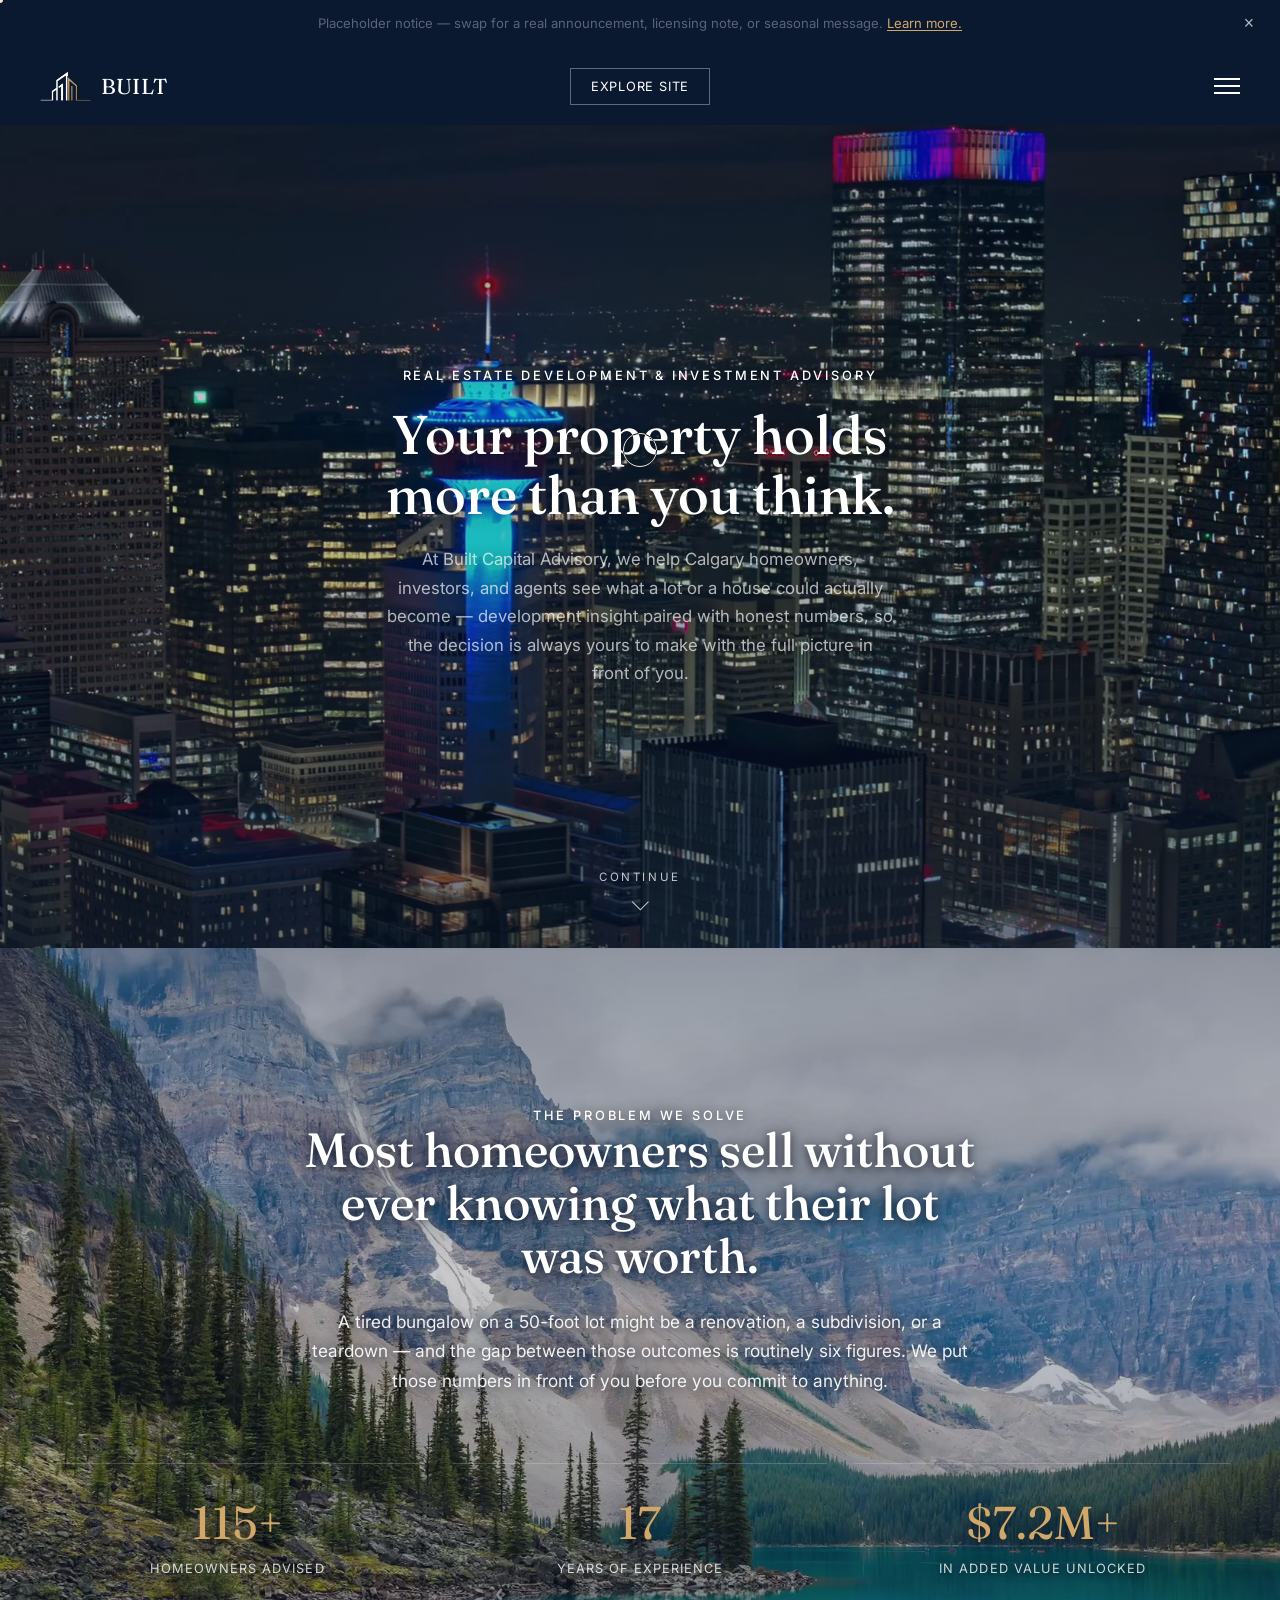
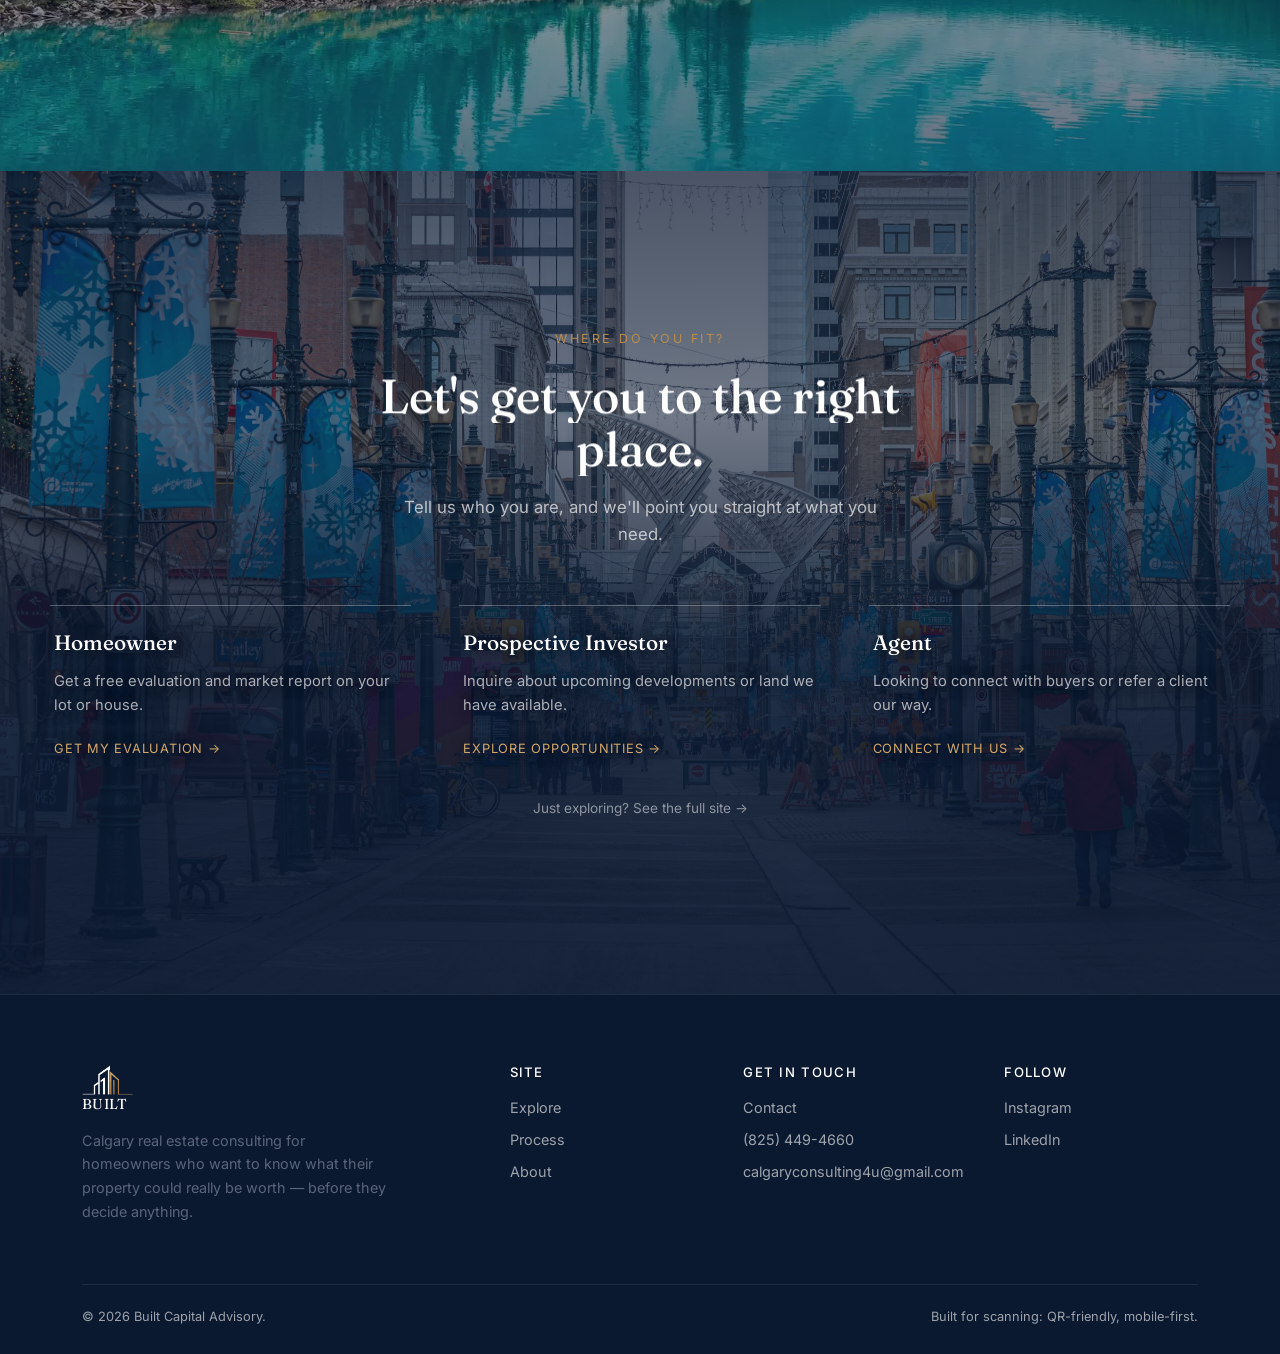
==== commit c8904bb2: "Wire forms to Formspree, fix logo intro, swap About/Contact media Forms: all four forms (contact + h" ====
--- a/index.html
+++ b/index.html
@@ -8,7 +8,7 @@
 <link rel="preconnect" href="https://fonts.googleapis.com">
 <link rel="preconnect" href="https://fonts.gstatic.com" crossorigin>
 <link href="https://fonts.googleapis.com/css2?family=Fraunces:ital,opsz,wght@0,9..144,400;0,9..144,500;1,9..144,400&family=Inter:wght@400;500;600&display=swap" rel="stylesheet">
-<link rel="stylesheet" href="css/style.css?v=57">
+<link rel="stylesheet" href="css/style.css?v=65">
 </head>
 <body>
 
@@ -157,6 +157,6 @@
   </div>
 </footer>
 
-<script src="js/main.js?v=57"></script>
+<script src="js/main.js?v=65"></script>
 </body>
 </html>
--- a/css/style.css
+++ b/css/style.css
@@ -48,30 +48,40 @@
    transparent mask. Whatever sits behind (hero video/gradient)
    only shows through the letter shapes. Scaling the layer up
    grows those letter-holes past the viewport edges, so it reads
-   as the camera pushing straight through the logo into the site. */
+   as the camera pushing straight through the logo into the site.
+
+   The cutout has to be a real hole: CSS masks read the mask
+   image's ALPHA, not its luminance, so black-on-white text masks
+   nothing — it's opaque either way. The SVG therefore does its own
+   <mask> internally and paints a rect through it, which leaves the
+   letters genuinely transparent. 'slice' + cover keeps the navy
+   filling the viewport at any aspect ratio without stretching the
+   wordmark. */
 .intro {
   position: fixed;
   inset: 0;
   z-index: 500;
   background: var(--navy-950);
-  -webkit-mask-image: url("data:image/svg+xml,%3Csvg xmlns='http://www.w3.org/2000/svg' viewBox='0 0 100 100'%3E%3Crect width='100' height='100' fill='white'/%3E%3Ctext x='50' y='58' text-anchor='middle' font-family='Arial, Helvetica, sans-serif' font-weight='900' font-size='17' letter-spacing='1' fill='black'%3EBUILT%3C/text%3E%3C/svg%3E");
-  mask-image: url("data:image/svg+xml,%3Csvg xmlns='http://www.w3.org/2000/svg' viewBox='0 0 100 100'%3E%3Crect width='100' height='100' fill='white'/%3E%3Ctext x='50' y='58' text-anchor='middle' font-family='Arial, Helvetica, sans-serif' font-weight='900' font-size='17' letter-spacing='1' fill='black'%3EBUILT%3C/text%3E%3C/svg%3E");
+  -webkit-mask-image: url("data:image/svg+xml,%3Csvg xmlns='http://www.w3.org/2000/svg' viewBox='0 0 100 100' preserveAspectRatio='xMidYMid slice'%3E%3Cdefs%3E%3Cmask id='c'%3E%3Crect width='100' height='100' fill='white'/%3E%3Ctext x='50' y='56' text-anchor='middle' font-family='Arial, Helvetica, sans-serif' font-weight='900' font-size='16' letter-spacing='1.5' fill='black'%3EBUILT%3C/text%3E%3C/mask%3E%3C/defs%3E%3Crect width='100' height='100' fill='white' mask='url(%23c)'/%3E%3C/svg%3E");
+  mask-image: url("data:image/svg+xml,%3Csvg xmlns='http://www.w3.org/2000/svg' viewBox='0 0 100 100' preserveAspectRatio='xMidYMid slice'%3E%3Cdefs%3E%3Cmask id='c'%3E%3Crect width='100' height='100' fill='white'/%3E%3Ctext x='50' y='56' text-anchor='middle' font-family='Arial, Helvetica, sans-serif' font-weight='900' font-size='16' letter-spacing='1.5' fill='black'%3EBUILT%3C/text%3E%3C/mask%3E%3C/defs%3E%3Crect width='100' height='100' fill='white' mask='url(%23c)'/%3E%3C/svg%3E");
   -webkit-mask-repeat: no-repeat;
   mask-repeat: no-repeat;
   -webkit-mask-position: center;
   mask-position: center;
-  -webkit-mask-size: 60% auto;
-  mask-size: 60% auto;
+  -webkit-mask-size: cover;
+  mask-size: cover;
   transform: scale(1);
   cursor: pointer;
 }
 .intro.zoom {
-  transform: scale(26);
-  transition: transform 1.7s cubic-bezier(.76, 0, .24, 1);
-}
+  transform: scale(16);
+  transition: transform 1.5s cubic-bezier(.66, 0, .34, 1);
+}
+/* Fades while the zoom is still running, so the reveal never parks
+   on a flat navy screen when the camera passes between two letters. */
 .intro.hide {
   opacity: 0;
-  transition: opacity .5s ease;
+  transition: opacity .7s ease;
 }
 body.intro-active { overflow: hidden; }
 
@@ -1309,8 +1319,14 @@
   z-index: 1;
 }
 .cta-band--image h2,
-.cta-band--image .eyebrow {
+.cta-band--image .eyebrow,
+.cta-band--image p {
   text-shadow: 0 2px 18px rgba(5,12,26,0.85);
+}
+/* The muted body colour that reads fine on flat navy disappears against a
+   busy photo, so the supporting line goes near-white here. */
+.cta-band--image p {
+  color: rgba(255,255,255,0.92);
 }
 
 /* ---------- Footer ---------- */
@@ -1499,16 +1515,19 @@
   align-items: center;
 }
 .split .media {
-  aspect-ratio: 4/5;
+  /* Was 4/5 portrait while this held a placeholder. Now it holds a wide
+     skyline aerial, so a taller box would crop most of the city out. */
+  aspect-ratio: 3/2;
   background: linear-gradient(160deg, var(--navy-800), var(--navy-950));
   position: relative;
   overflow: hidden;
 }
-.split .media::after {
-  content: "";
-  position: absolute; inset: 0;
-  background-image: linear-gradient(rgba(255,255,255,0.05) 1px, transparent 1px), linear-gradient(90deg, rgba(255,255,255,0.05) 1px, transparent 1px);
-  background-size: 34px 34px;
+.media__img {
+  position: absolute;
+  inset: 0;
+  width: 100%;
+  height: 100%;
+  object-fit: cover;
 }
 @media (max-width: 860px) {
   .split { grid-template-columns: 1fr; gap: 36px; }
@@ -1544,6 +1563,19 @@
 @media (max-width: 640px) {
   .contact-form .row { grid-template-columns: 1fr; }
 }
+/* Inline submit feedback. Only one is ever shown at a time and both stay
+   [hidden] until the fetch resolves. */
+.form-note {
+  margin: 0;
+  font-size: 0.9rem;
+  line-height: 1.5;
+  padding-left: 14px;
+  border-left: 2px solid currentColor;
+}
+.form-note--ok { color: var(--gold-500); }
+.form-note--err { color: #b3402f; }
+.form-note a { color: inherit; text-decoration: underline; }
+.contact-form button[disabled] { opacity: 0.6; cursor: progress; }
 
 .qr-note {
   display: flex;
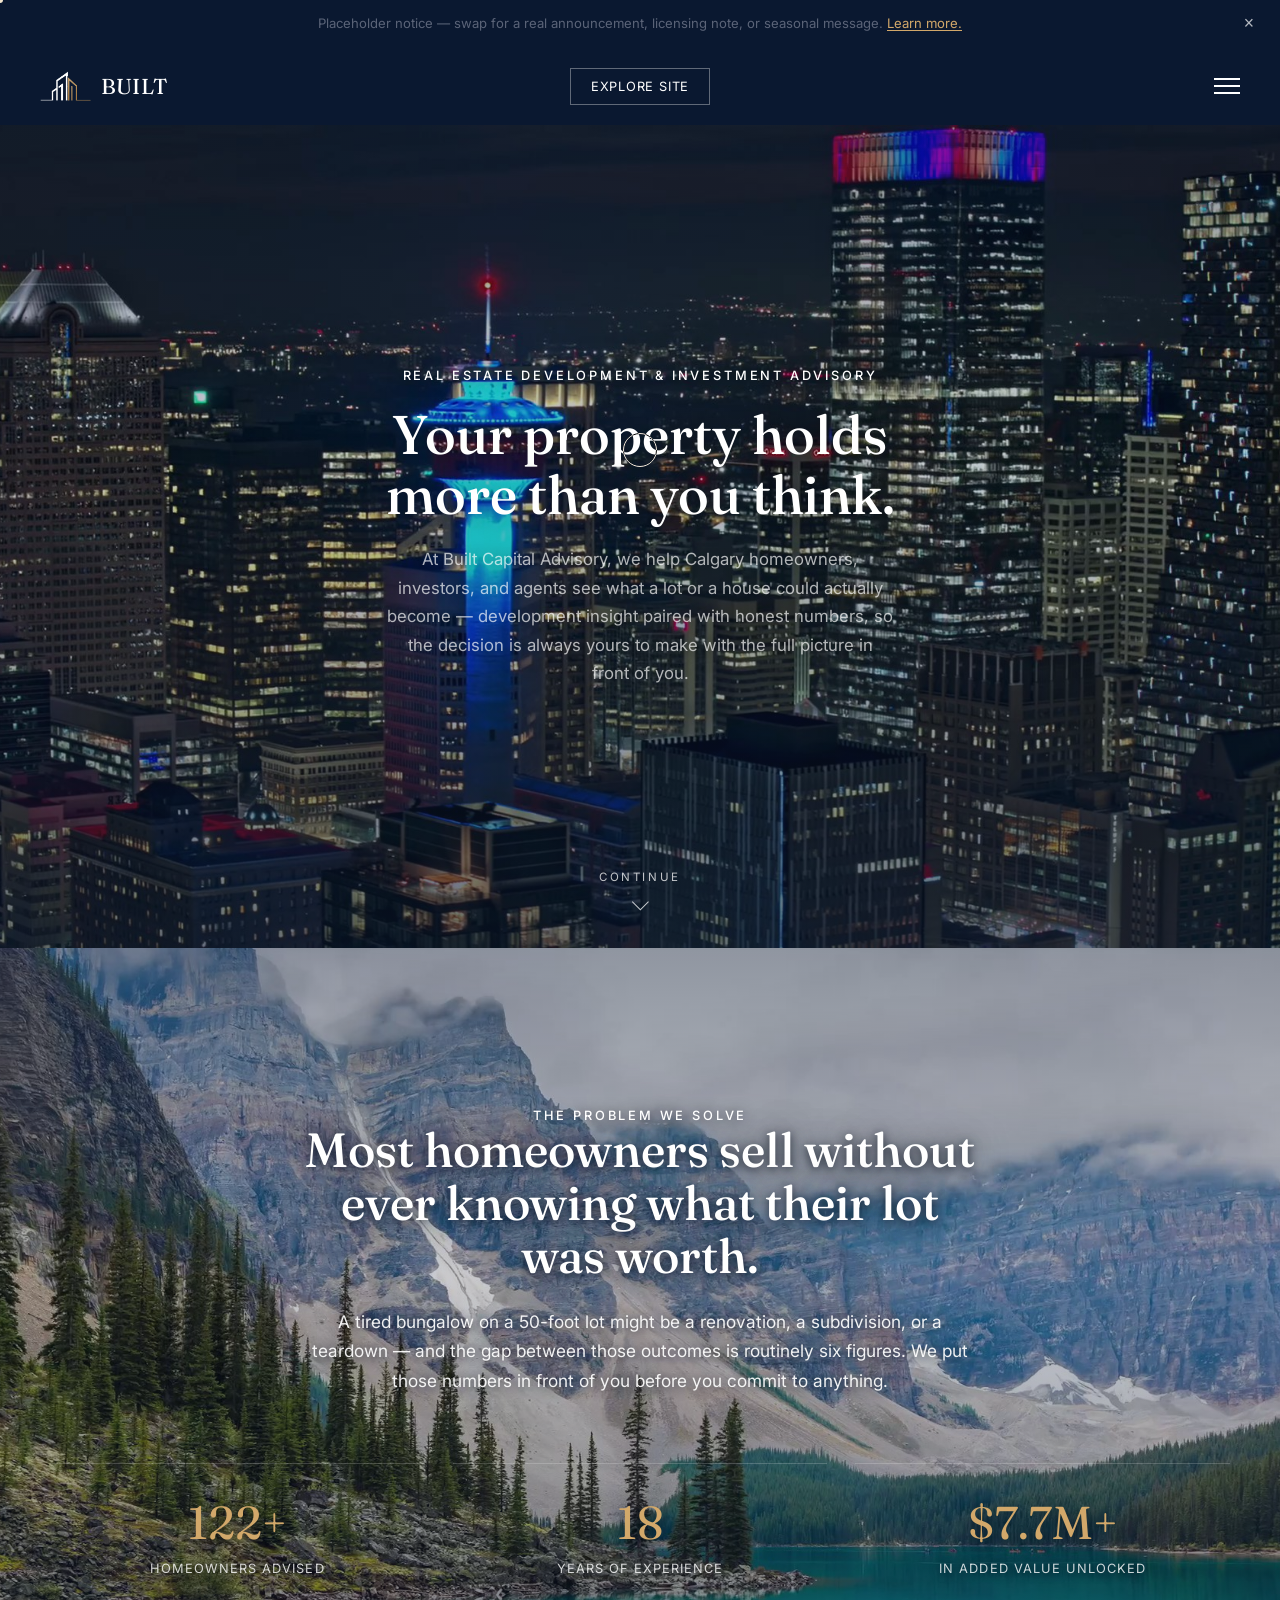
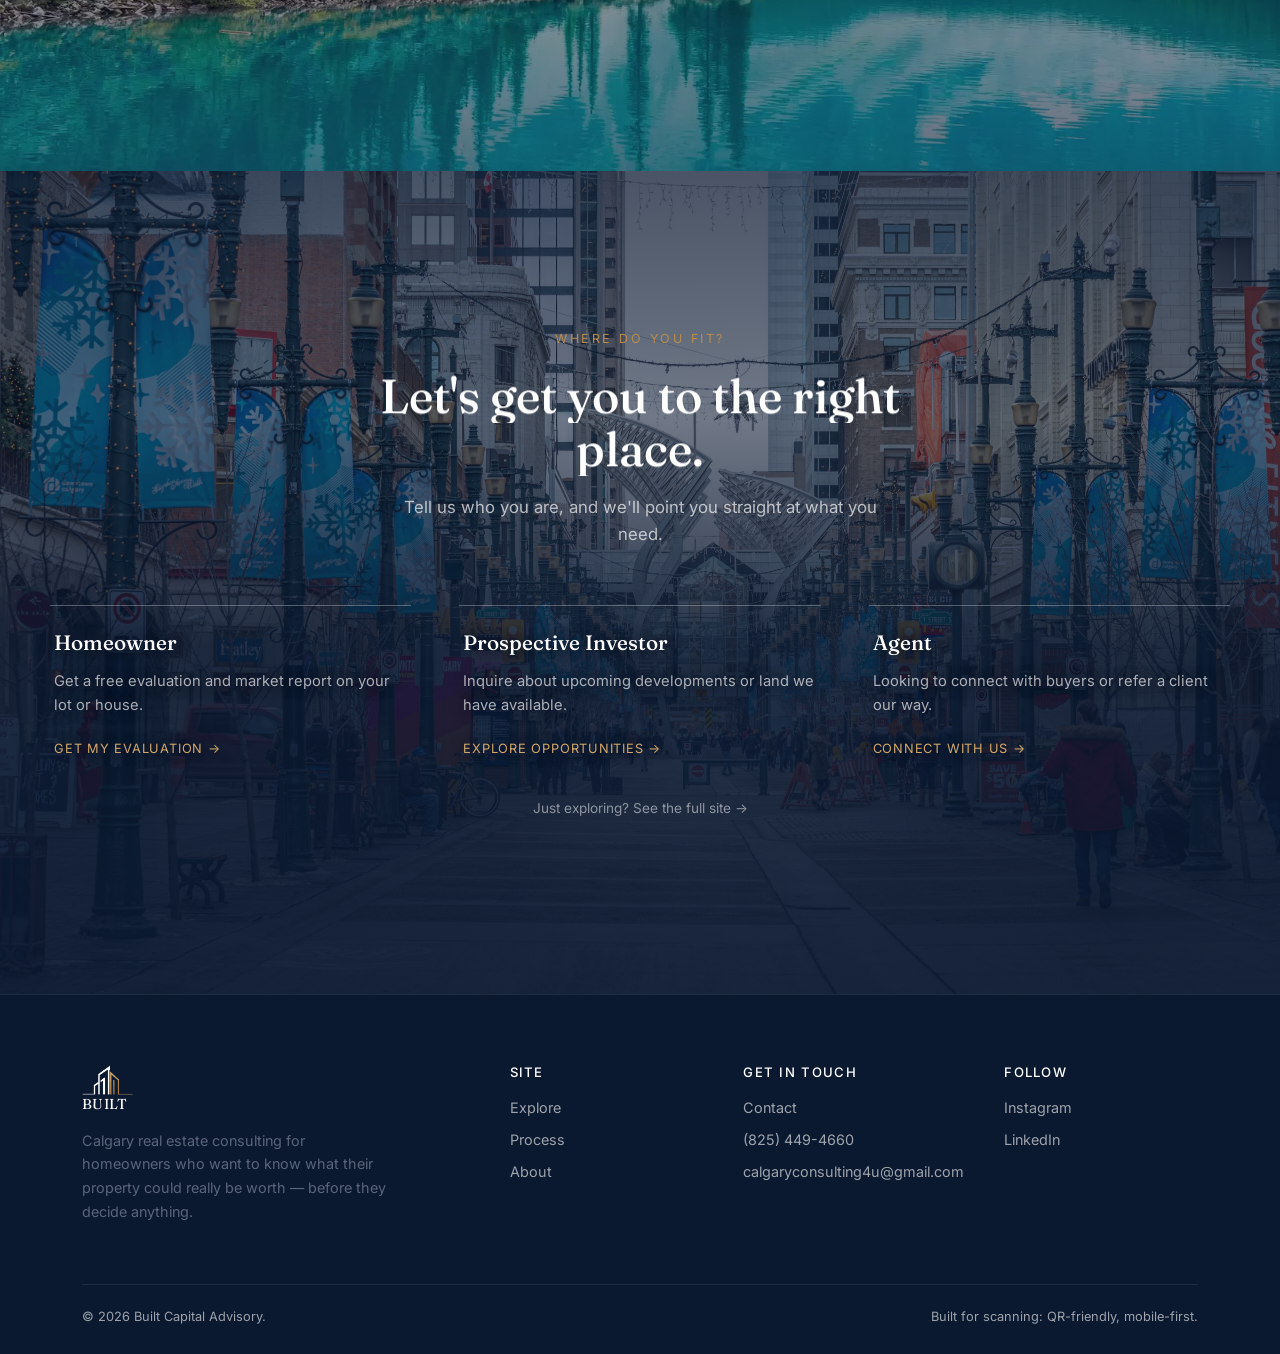
==== commit 71890b27: "Serve 480p background video on phones instead of skipping it The video loader had a max-width:860px " ====
--- a/index.html
+++ b/index.html
@@ -8,7 +8,7 @@
 <link rel="preconnect" href="https://fonts.googleapis.com">
 <link rel="preconnect" href="https://fonts.gstatic.com" crossorigin>
 <link href="https://fonts.googleapis.com/css2?family=Fraunces:ital,opsz,wght@0,9..144,400;0,9..144,500;1,9..144,400&family=Inter:wght@400;500;600&display=swap" rel="stylesheet">
-<link rel="stylesheet" href="css/style.css?v=65">
+<link rel="stylesheet" href="css/style.css?v=68">
 </head>
 <body>
 
@@ -47,7 +47,7 @@
 <!-- ENTRY GATE: route the visitor before showing anything else -->
 <header class="gate">
   <video class="gate-video" id="heroVideo" loop muted playsinline preload="none"
-         poster="assets/img/hero-poster.jpg" data-src="assets/video/hero.mp4" aria-hidden="true"></video>
+         poster="assets/img/hero-poster.jpg" data-src="assets/video/hero.mp4" data-src-mobile="assets/video/hero-mobile.mp4" aria-hidden="true"></video>
   <div class="gate-video-overlay" aria-hidden="true"></div>
 
   <span class="hero-eyebrow">Real Estate Development &amp; Investment Advisory</span>
@@ -65,7 +65,7 @@
 <!-- THE PROBLEM WE SOLVE + the numbers behind it -->
 <section class="solution" id="solution">
   <video class="gate-video" id="solutionVideo" loop muted playsinline preload="none"
-         poster="assets/img/solution-poster.jpg" data-src="assets/video/solution.mp4" aria-hidden="true"></video>
+         poster="assets/img/solution-poster.jpg" data-src="assets/video/solution.mp4" data-src-mobile="assets/video/solution-mobile.mp4" aria-hidden="true"></video>
   <div class="gate-video-overlay solution-overlay" aria-hidden="true"></div>
 
   <div class="solution-inner">
@@ -157,6 +157,6 @@
   </div>
 </footer>
 
-<script src="js/main.js?v=65"></script>
+<script src="js/main.js?v=68"></script>
 </body>
 </html>
--- a/css/style.css
+++ b/css/style.css
@@ -588,6 +588,26 @@
 }
 .nav-cta:hover { background: var(--gold-500); border-color: var(--gold-500); }
 
+/* Phone nav. At 390px the desktop sizing overruns the bar and the logo and
+   CTA print on top of each other, so everything tightens up. The CTA stays
+   — most traffic arrives here by QR code from a flyer, so the primary
+   action has to be reachable without opening the drawer first. */
+@media (max-width: 600px) {
+  .nav { padding: 14px 16px; gap: 8px; }
+  .nav-logo { font-size: 1.05rem; gap: 7px; }
+  .nav-logo__icon { height: 24px; }
+  .nav-cta {
+    padding: 8px 12px;
+    font-size: 0.68rem;
+    letter-spacing: 0.04em;
+    white-space: nowrap;
+  }
+}
+@media (max-width: 360px) {
+  /* Nothing left to trim: drop the wordmark and keep the icon. */
+  .nav-logo { font-size: 0; }
+}
+
 /* Hamburger icon: three bars that morph into an X. This is the
    site's only nav trigger at every viewport width — there's no
    separate always-visible desktop link row. */
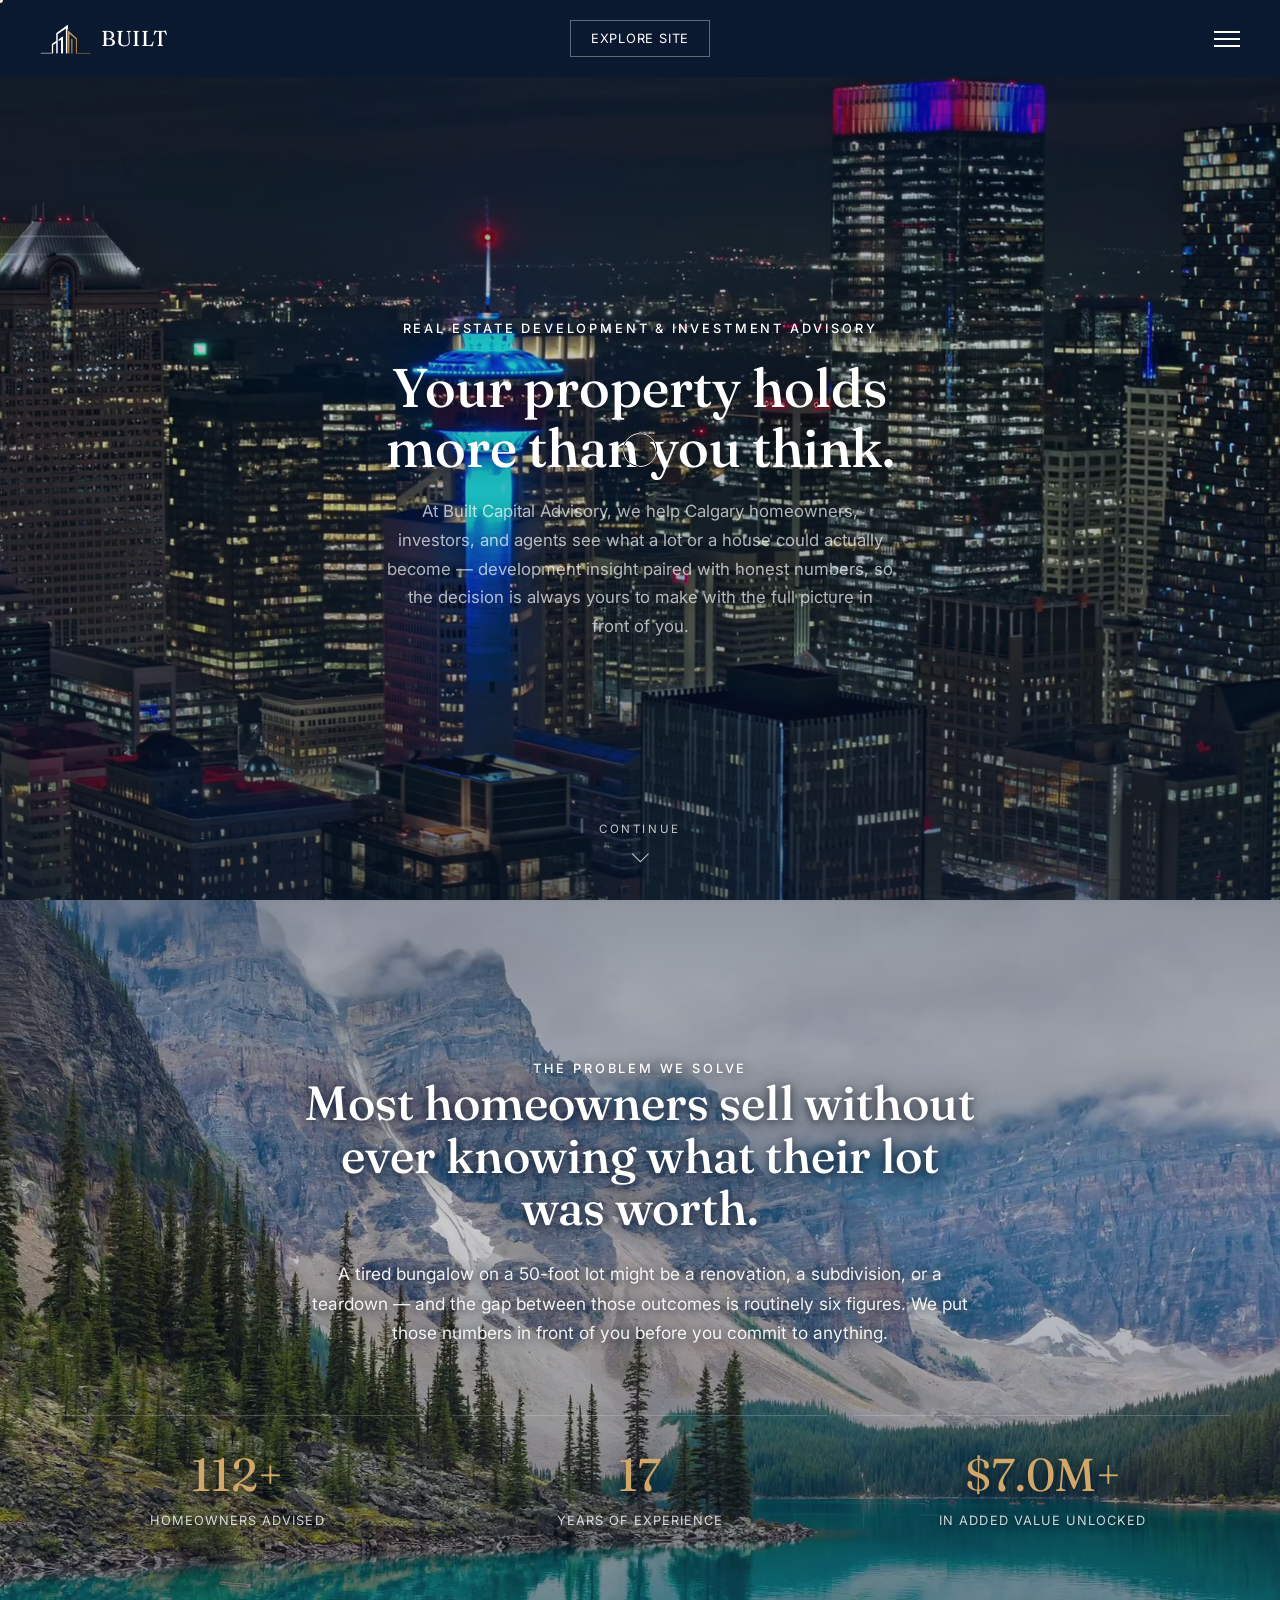
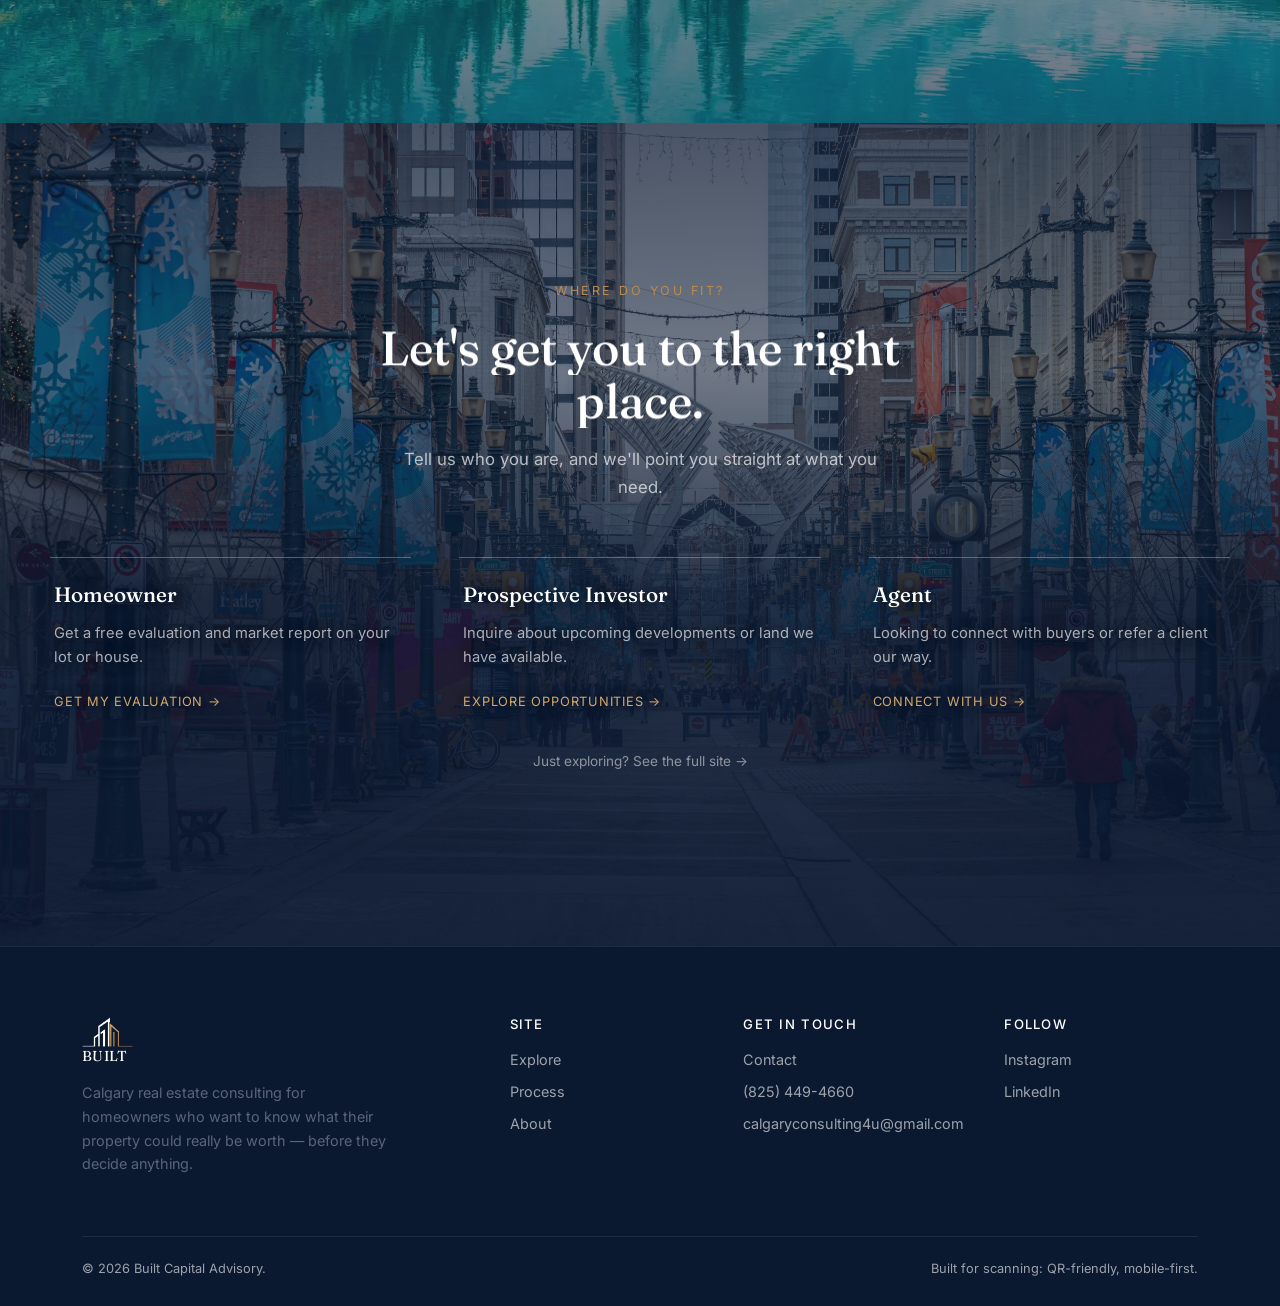
==== commit 185c015f: "Remove placeholder copy from the live site; retry video on first tap The "Placeholder notice" bar wa" ====
--- a/index.html
+++ b/index.html
@@ -8,16 +8,10 @@
 <link rel="preconnect" href="https://fonts.googleapis.com">
 <link rel="preconnect" href="https://fonts.gstatic.com" crossorigin>
 <link href="https://fonts.googleapis.com/css2?family=Fraunces:ital,opsz,wght@0,9..144,400;0,9..144,500;1,9..144,400&family=Inter:wght@400;500;600&display=swap" rel="stylesheet">
-<link rel="stylesheet" href="css/style.css?v=68">
+<link rel="stylesheet" href="css/style.css?v=69">
 </head>
 <body>
 
-<div class="alert-bar" id="alertBar">
-  <div class="alert-bar__inner">
-    <p style="margin:0;">Placeholder notice — swap for a real announcement, licensing note, or seasonal message. <a href="contact.html">Learn more.</a></p>
-    <button class="alert-bar__close" aria-label="Close alert banner">&times;</button>
-  </div>
-</div>
 
 <div class="intro" id="intro" aria-hidden="true" title="Click to skip"></div>
 
@@ -157,6 +151,6 @@
   </div>
 </footer>
 
-<script src="js/main.js?v=68"></script>
+<script src="js/main.js?v=69"></script>
 </body>
 </html>
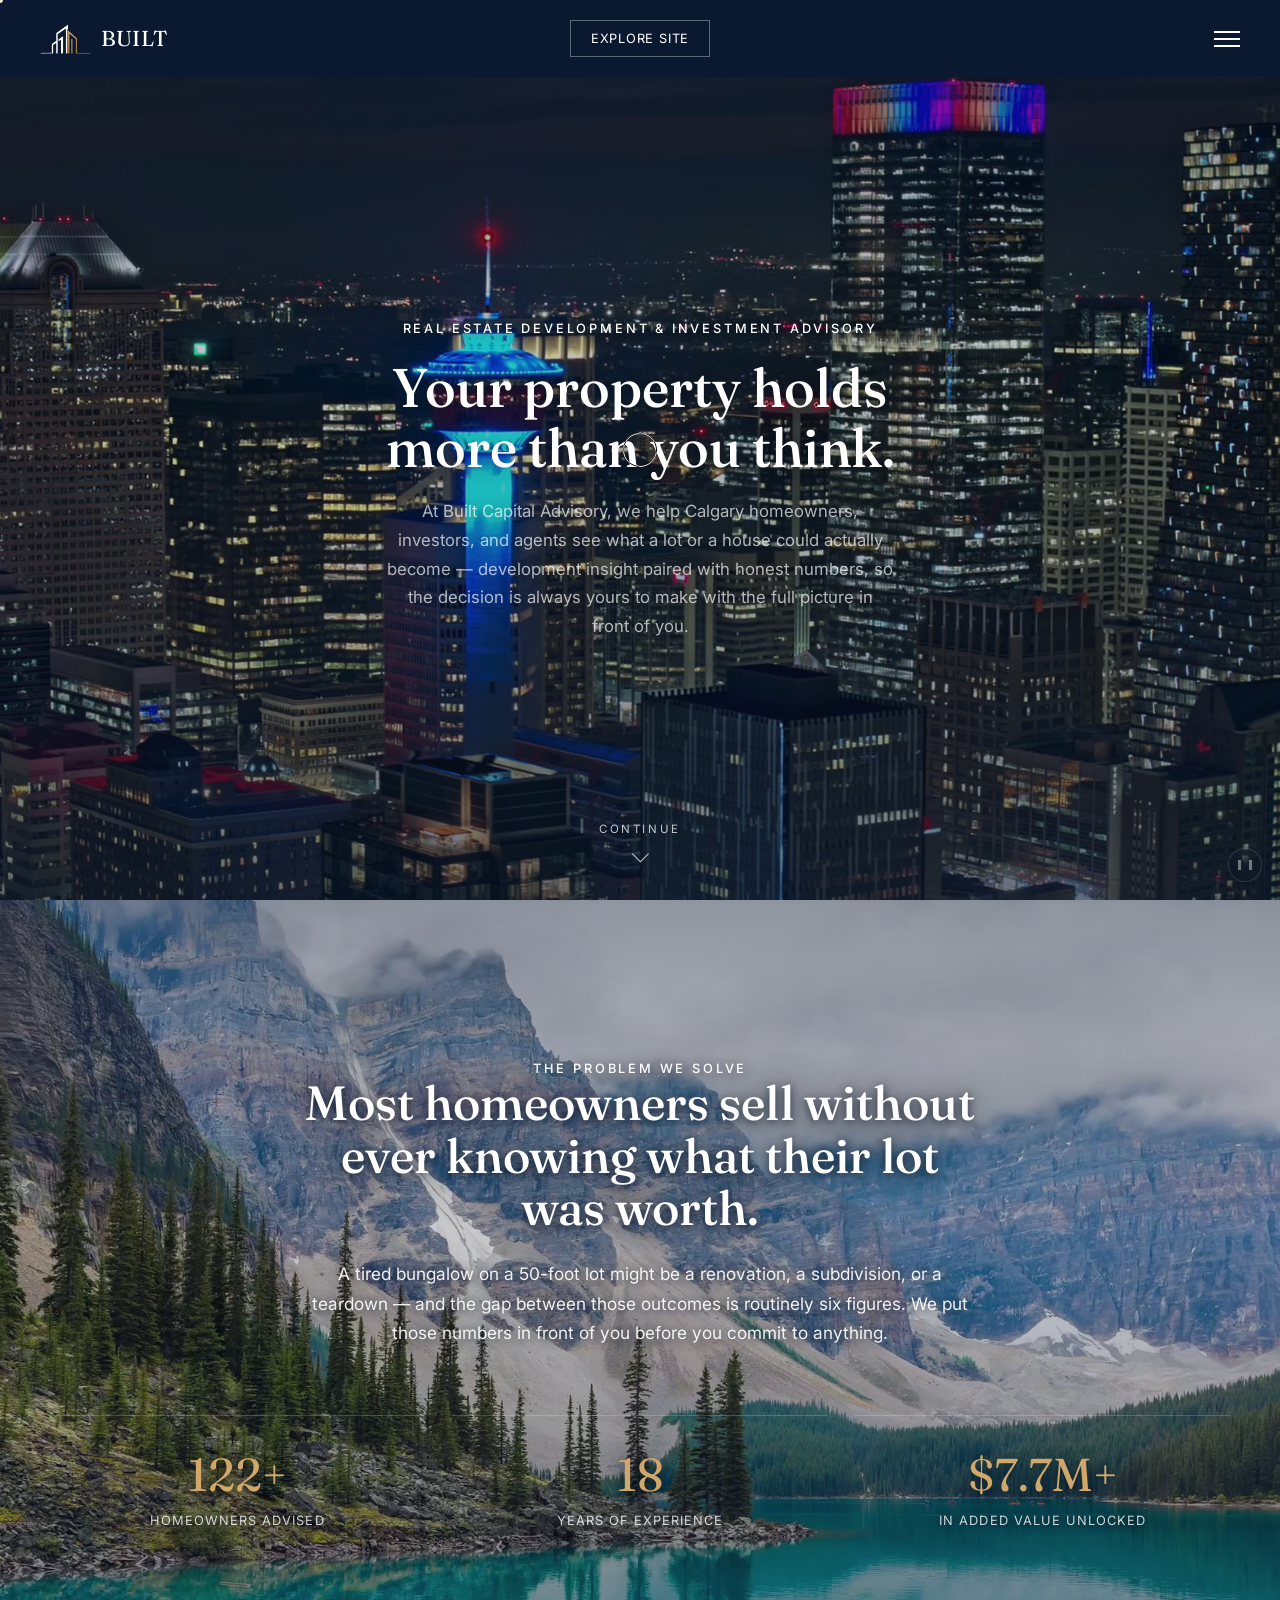
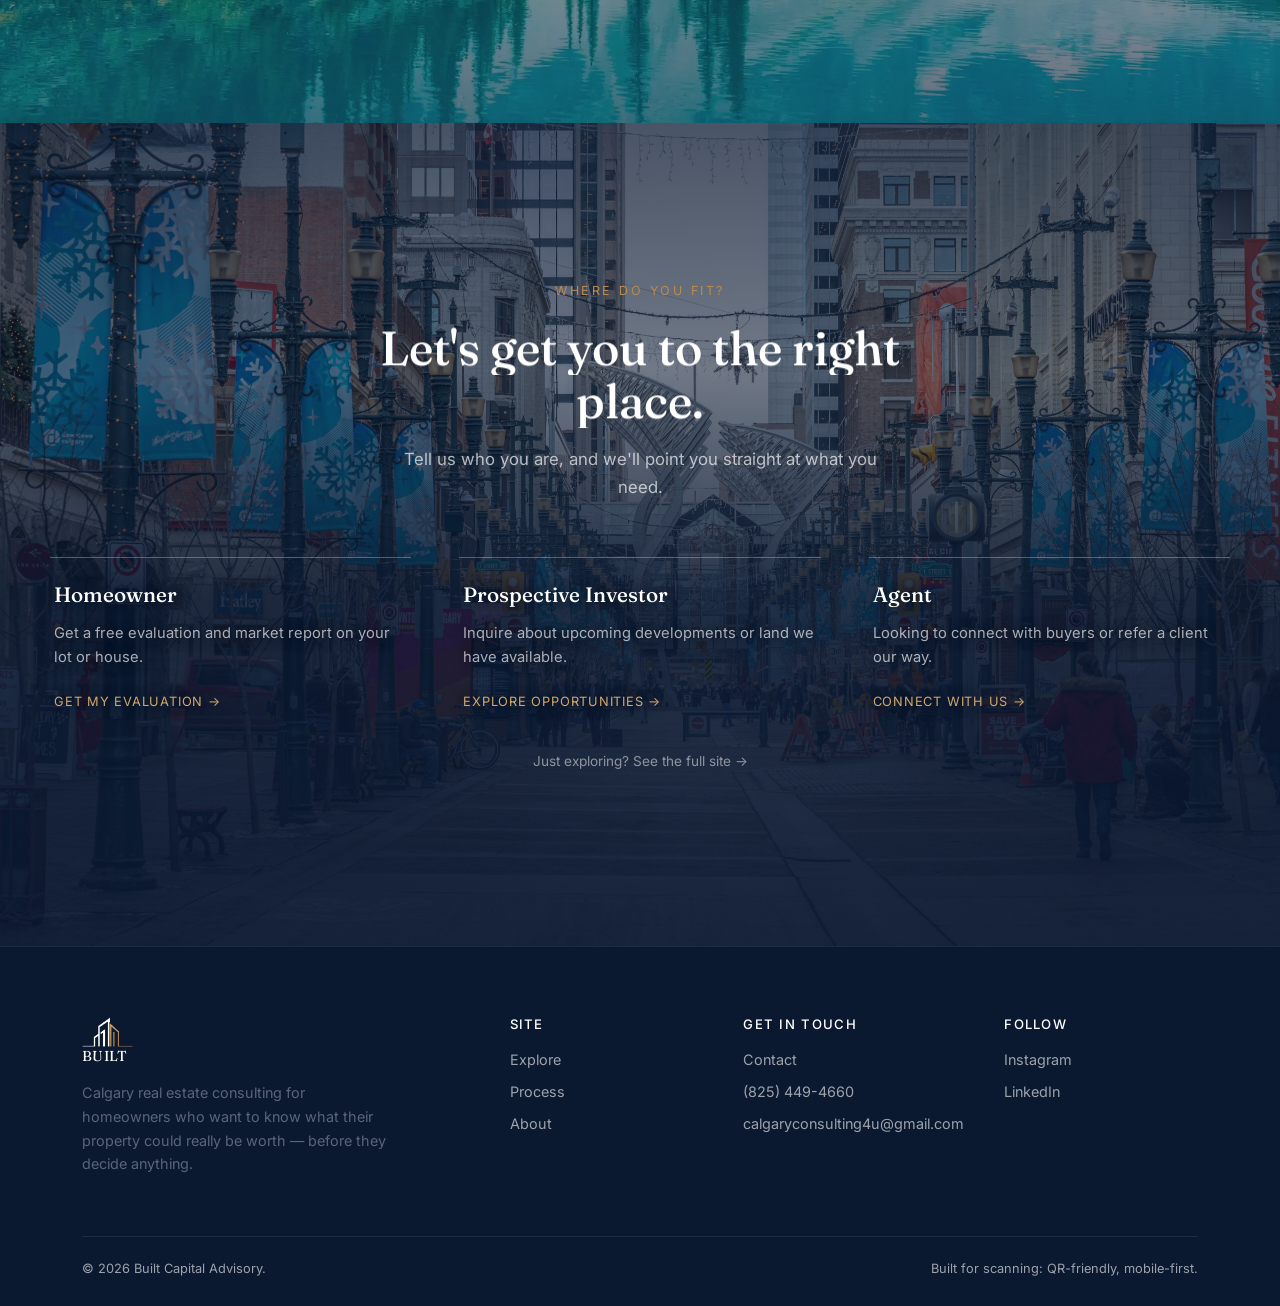
==== commit c4b76af8: "Play background video for reduced-motion visitors; sharper mobile encodes Reduced-motion was gated i" ====
--- a/index.html
+++ b/index.html
@@ -8,7 +8,7 @@
 <link rel="preconnect" href="https://fonts.googleapis.com">
 <link rel="preconnect" href="https://fonts.gstatic.com" crossorigin>
 <link href="https://fonts.googleapis.com/css2?family=Fraunces:ital,opsz,wght@0,9..144,400;0,9..144,500;1,9..144,400&family=Inter:wght@400;500;600&display=swap" rel="stylesheet">
-<link rel="stylesheet" href="css/style.css?v=69">
+<link rel="stylesheet" href="css/style.css?v=75">
 </head>
 <body>
 
@@ -151,6 +151,6 @@
   </div>
 </footer>
 
-<script src="js/main.js?v=69"></script>
+<script src="js/main.js?v=75"></script>
 </body>
 </html>
--- a/css/style.css
+++ b/css/style.css
@@ -85,6 +85,51 @@
 }
 body.intro-active { overflow: hidden; }
 
+/* ---------- Background-video pause control ----------
+   Deliberately quiet: the looping footage plays for everyone, including
+   visitors who have reduced-motion set, so there has to be a way to stop
+   it that doesn't shout at the rest of the design. */
+.video-toggle {
+  position: fixed;
+  right: 18px;
+  bottom: 18px;
+  z-index: 250;
+  width: 34px;
+  height: 34px;
+  border-radius: 50%;
+  border: 1px solid rgba(255,255,255,0.3);
+  background: rgba(10,24,48,0.45);
+  backdrop-filter: blur(6px);
+  -webkit-backdrop-filter: blur(6px);
+  cursor: pointer;
+  opacity: 0.45;
+  transition: opacity .2s ease, border-color .2s ease;
+  display: grid;
+  place-items: center;
+}
+.video-toggle:hover,
+.video-toggle:focus-visible { opacity: 1; border-color: var(--gold-500); }
+/* Pause glyph: two bars, drawn with a border so there's no extra markup. */
+.video-toggle::before {
+  content: "";
+  width: 8px;
+  height: 10px;
+  border-left: 3px solid rgba(255,255,255,0.9);
+  border-right: 3px solid rgba(255,255,255,0.9);
+}
+/* Play glyph: one triangle, nudged right to look optically centred. */
+.video-toggle.is-paused::before {
+  width: 0; height: 0;
+  border: 6px solid transparent;
+  border-left: 9px solid rgba(255,255,255,0.9);
+  border-right: 0;
+  margin-left: 4px;
+}
+@media (max-width: 600px) {
+  .video-toggle { right: 12px; bottom: 12px; width: 30px; height: 30px; }
+}
+@media print { .video-toggle { display: none; } }
+
 /* ---------- Alert / notice bar ----------
    Sits above the sticky nav in normal document flow. Collapsing
    its max-height (rather than toggling display) is what lets the
